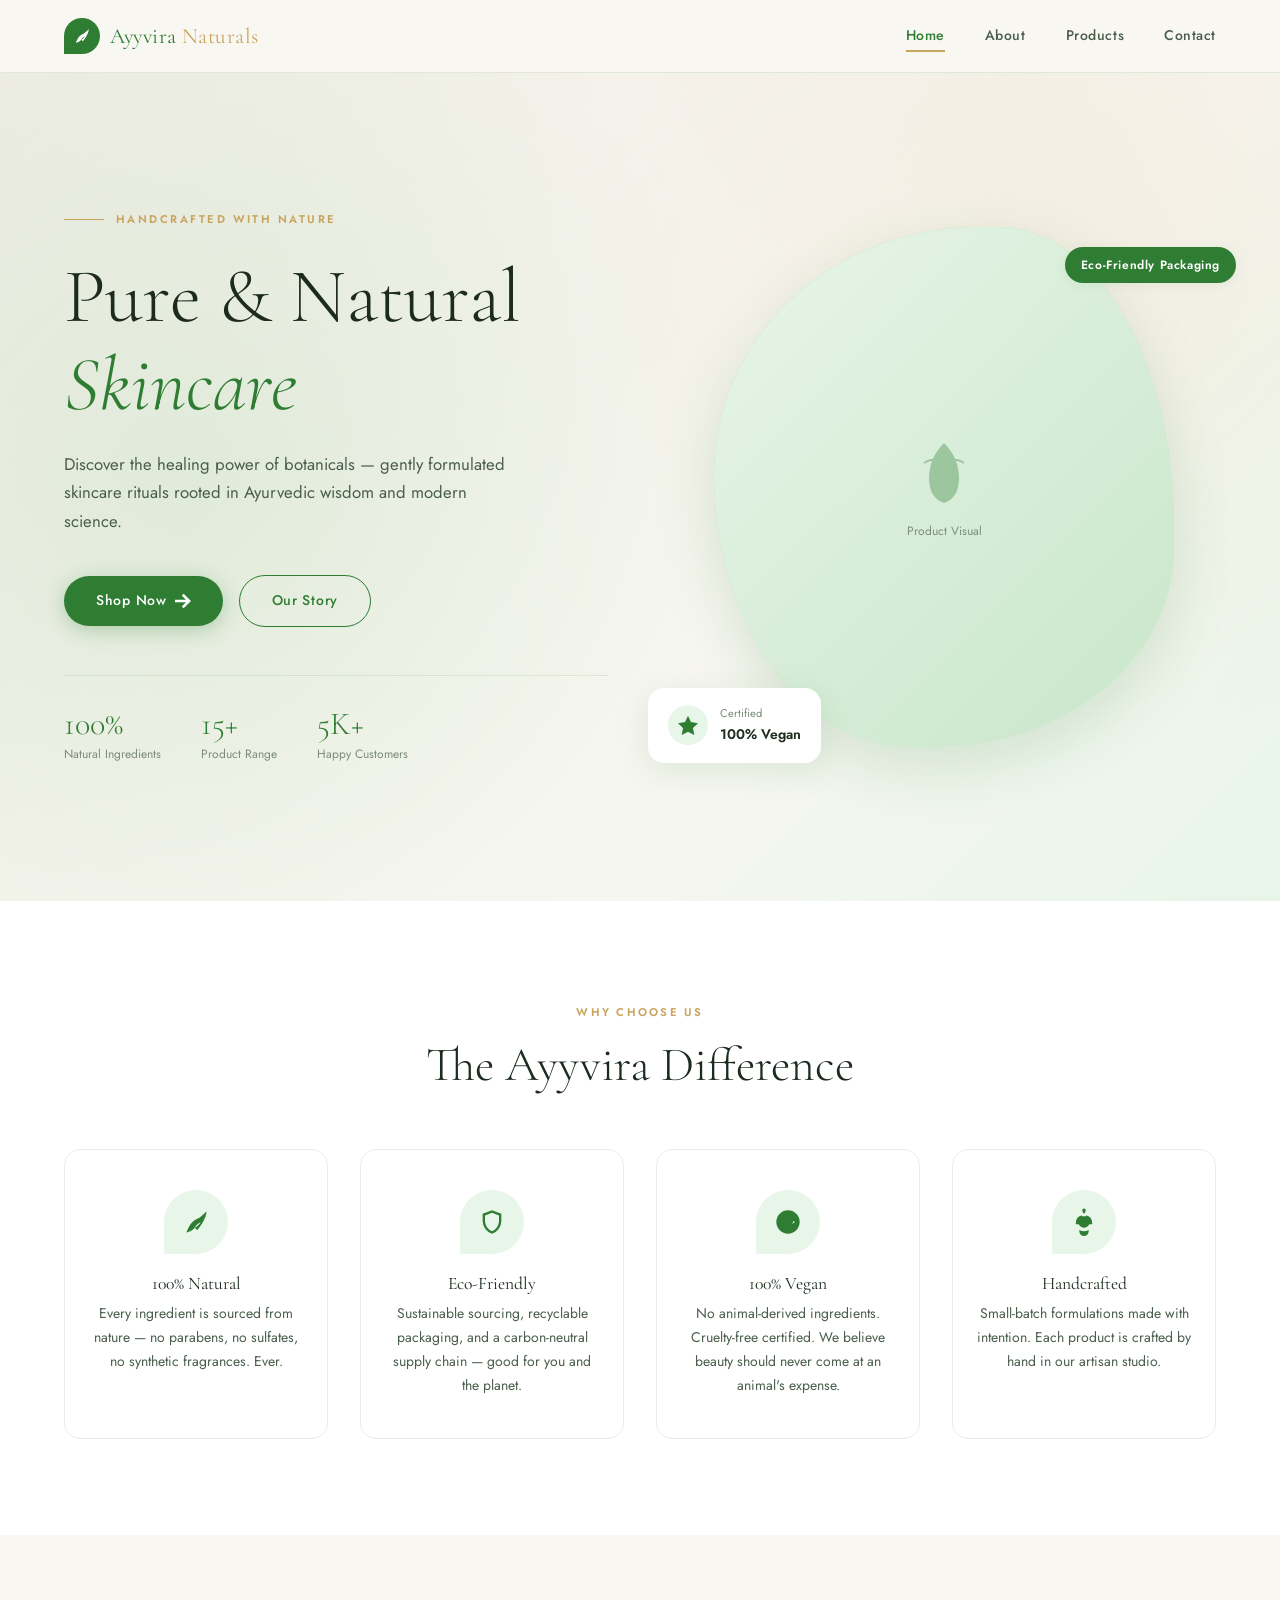
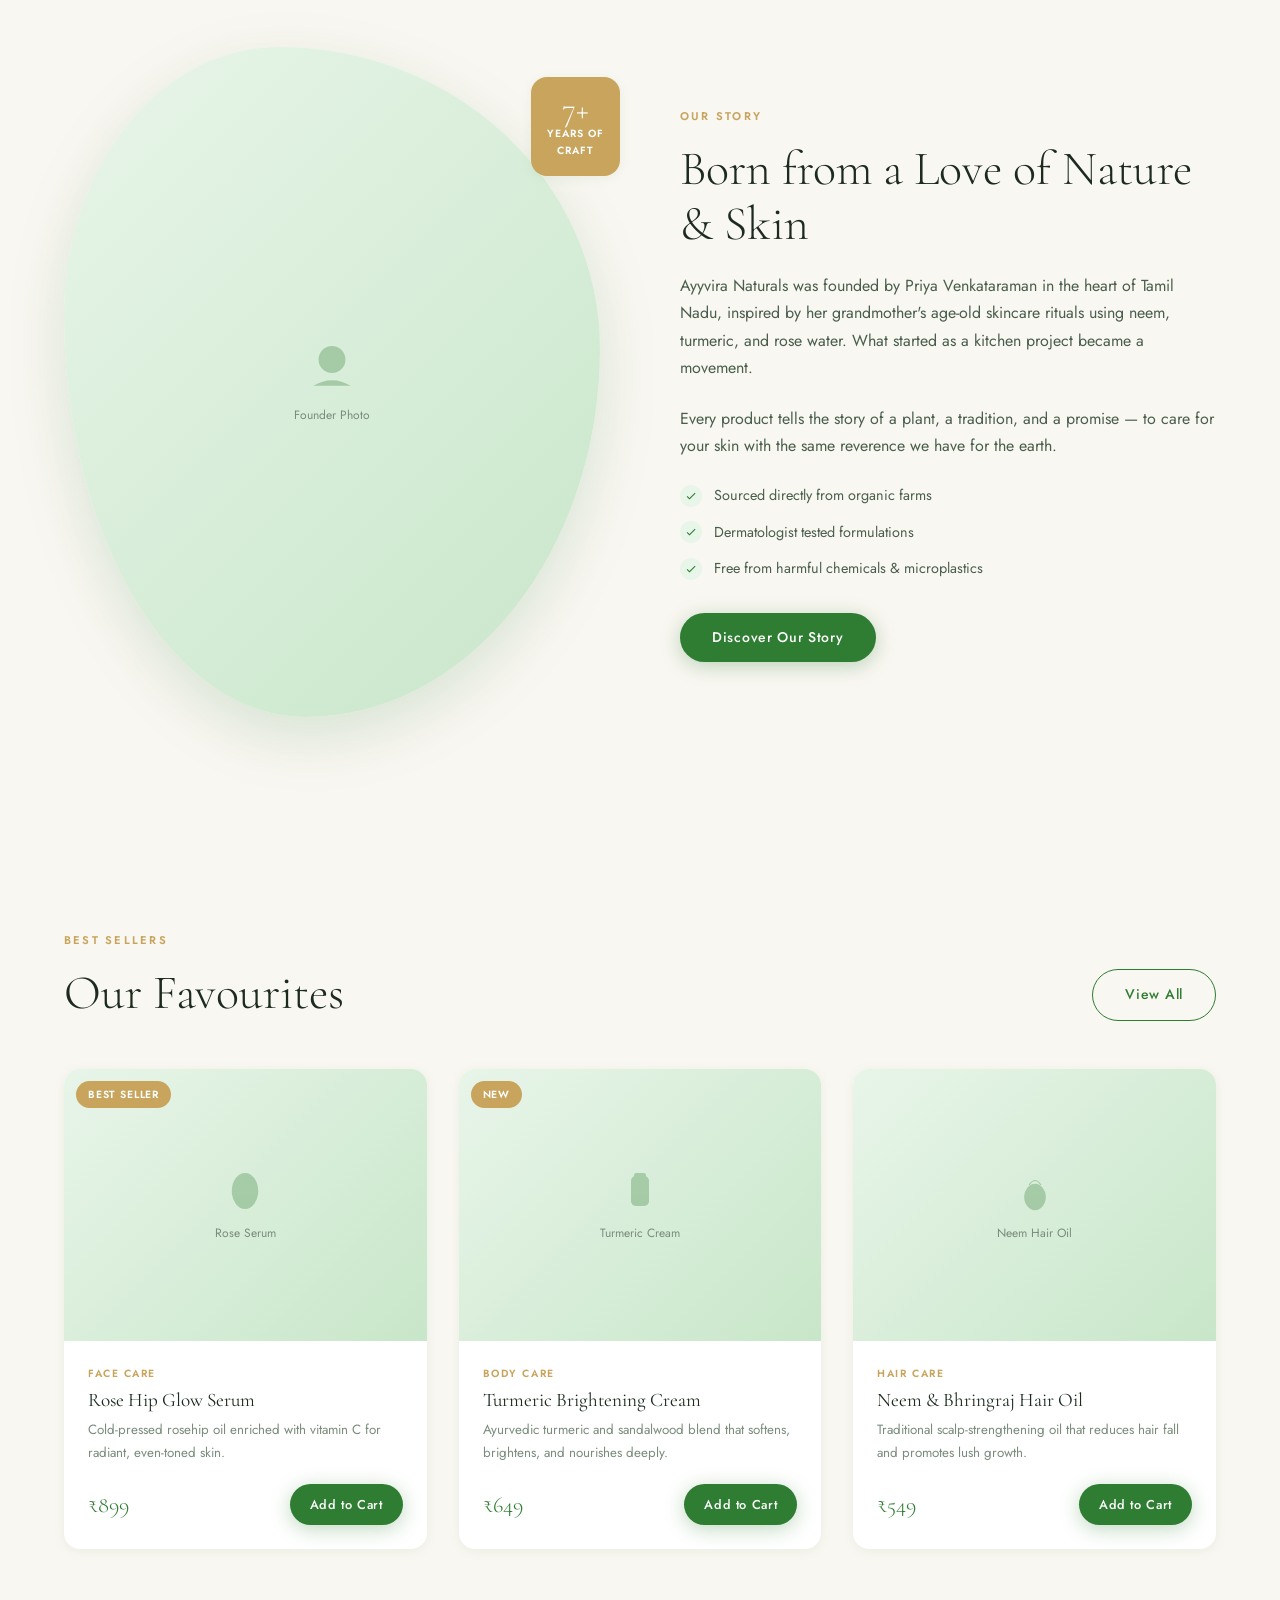
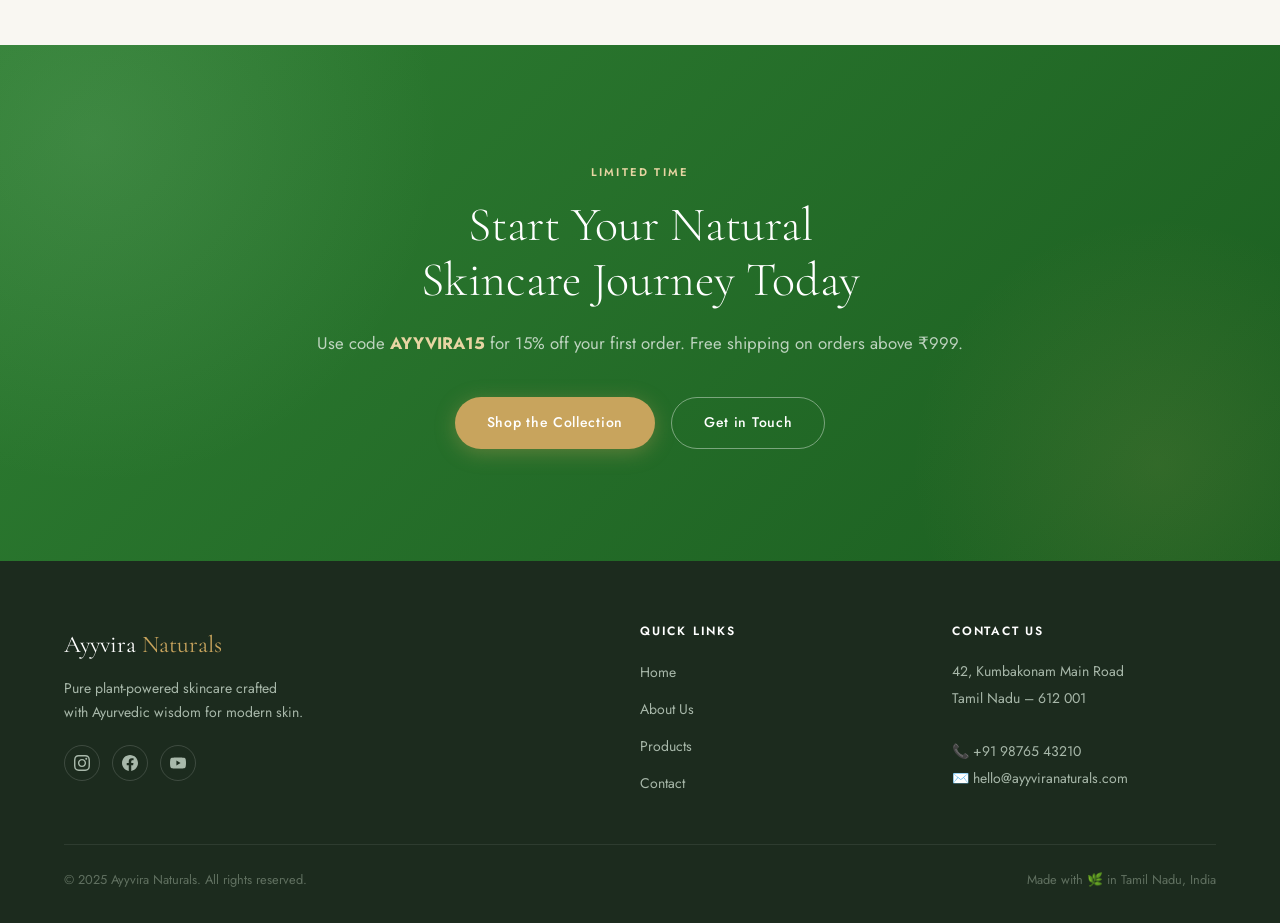
==== index.html @ 46bfbe70 "test" ====
<!DOCTYPE html>
<html lang="en">
<head>
  <meta charset="UTF-8" />
  <meta name="viewport" content="width=device-width, initial-scale=1.0" />
  <meta name="description" content="Ayyvira Naturals — Pure & Natural Skincare crafted with love and nature's finest ingredients." />
  <title>Ayyvira Naturals | Pure & Natural Skincare</title>
  <link rel="stylesheet" href="css/style.css" />
  <!-- Favicon placeholder -->
  <link rel="icon" href="data:image/svg+xml,<svg xmlns='http://www.w3.org/2000/svg' viewBox='0 0 100 100'><text y='.9em' font-size='90'>🌿</text></svg>" />
</head>
<body>

<!-- ══════════════════════════════════════
     NAVIGATION
     ══════════════════════════════════════ -->
<header class="navbar" role="banner">
  <div class="container nav-inner">

    <!-- Logo -->
    <a href="index.html" class="nav-logo" aria-label="Ayyvira Naturals Home">
      <div class="logo-icon" aria-hidden="true">
        <svg viewBox="0 0 24 24" xmlns="http://www.w3.org/2000/svg">
          <path d="M17 8C8 10 5.9 16.17 3.82 21c1.95-.4 4.28-1.2 6.18-3C12 16 13.5 12 17 8zM21 3C17 7 14 9 10 12c.5 1 1.5 2.5 2 3 1-1 2.5-2 4-3-1 2-3 4-5 5 .5.5 1.5 1.5 2 2C16 16 21 8 21 3z"/>
        </svg>
      </div>
      <span class="logo-text">Ayyvira <span>Naturals</span></span>
    </a>

    <!-- Desktop links -->
    <nav class="nav-links" aria-label="Main navigation">
      <a href="index.html">Home</a>
      <a href="about.html">About</a>
      <a href="products.html">Products</a>
      <a href="contact.html">Contact</a>
    </nav>

    <!-- Hamburger -->
    <button class="hamburger" aria-label="Toggle menu" aria-expanded="false">
      <span></span><span></span><span></span>
    </button>

  </div>

  <!-- Mobile Menu -->
  <nav class="mobile-menu" aria-label="Mobile navigation">
    <a href="index.html">Home</a>
    <a href="about.html">About</a>
    <a href="products.html">Products</a>
    <a href="contact.html">Contact</a>
  </nav>
</header>


<!-- ══════════════════════════════════════
     HERO
     ══════════════════════════════════════ -->
<main>
<section class="hero" aria-label="Hero">
  <div class="hero-bg-pattern" aria-hidden="true"></div>
  <div class="container hero-inner">

    <!-- Content -->
    <div class="hero-content fade-in">
      <div class="hero-eyebrow">
        <span class="line"></span>
        <span>Handcrafted with Nature</span>
      </div>

      <h1>Pure &amp; Natural<br><em>Skincare</em></h1>

      <p>
        Discover the healing power of botanicals — gently formulated
        skincare rituals rooted in Ayurvedic wisdom and modern science.
      </p>

      <div class="hero-actions">
        <a href="products.html" class="btn btn-primary">
          Shop Now
          <svg width="16" height="16" viewBox="0 0 24 24" fill="currentColor"><path d="M13.025 1l-2.847 2.828 6.176 6.176h-16.354v3.992h16.354l-6.176 6.176 2.847 2.828 10.975-11z"/></svg>
        </a>
        <a href="about.html" class="btn btn-outline">Our Story</a>
      </div>

      <div class="hero-stats">
        <div class="hero-stat">
          <div class="num">100%</div>
          <div class="lbl">Natural Ingredients</div>
        </div>
        <div class="hero-stat">
          <div class="num">15+</div>
          <div class="lbl">Product Range</div>
        </div>
        <div class="hero-stat">
          <div class="num">5K+</div>
          <div class="lbl">Happy Customers</div>
        </div>
      </div>
    </div>

    <!-- Visual -->
    <div class="hero-visual fade-in" style="transition-delay:.2s">
      <div class="hero-blob">
        <!-- Placeholder botanical illustration -->
        <div class="img-placeholder" style="height:100%">
          <svg viewBox="0 0 80 80" xmlns="http://www.w3.org/2000/svg" style="width:80px;opacity:.35">
            <path d="M40 10 Q55 25 55 45 Q55 65 40 70 Q25 65 25 45 Q25 25 40 10Z"/>
            <path d="M20 30 Q35 20 40 40" stroke="#2E7D32" stroke-width="2" fill="none"/>
            <path d="M60 30 Q45 20 40 40" stroke="#2E7D32" stroke-width="2" fill="none"/>
          </svg>
          <span>Product Visual</span>
        </div>
      </div>

      <!-- Floating badge -->
      <div class="hero-badge">
        <div class="badge-icon">
          <svg viewBox="0 0 24 24" xmlns="http://www.w3.org/2000/svg">
            <path d="M12 1L15.5 8.5L24 9.75L18 15.5L19.5 24L12 20L4.5 24L6 15.5L0 9.75L8.5 8.5L12 1Z"/>
          </svg>
        </div>
        <div class="badge-text">
          <div class="top">Certified</div>
          <div class="bot">100% Vegan</div>
        </div>
      </div>

      <!-- Tag -->
      <div class="hero-tag">Eco-Friendly Packaging</div>
    </div>

  </div>
</section>


<!-- ══════════════════════════════════════
     FEATURES
     ══════════════════════════════════════ -->
<section class="features" aria-label="Our promises">
  <div class="container">
    <div class="features-header text-center">
      <span class="section-label">Why Choose Us</span>
      <h2>The Ayyvira Difference</h2>
    </div>

    <div class="features-grid">

      <!-- Natural -->
      <article class="feature-card fade-in">
        <div class="feature-icon" aria-hidden="true">
          <svg viewBox="0 0 24 24" xmlns="http://www.w3.org/2000/svg">
            <path d="M17 8C8 10 5.9 16.17 3.82 21c1.95-.4 4.28-1.2 6.18-3C12 16 13.5 12 17 8zM21 3C17 7 14 9 10 12c.5 1 1.5 2.5 2 3 1-1 2.5-2 4-3-1 2-3 4-5 5 .5.5 1.5 1.5 2 2C16 16 21 8 21 3z"/>
          </svg>
        </div>
        <h3>100% Natural</h3>
        <p>Every ingredient is sourced from nature — no parabens, no sulfates, no synthetic fragrances. Ever.</p>
      </article>

      <!-- Eco-friendly -->
      <article class="feature-card fade-in" style="transition-delay:.1s">
        <div class="feature-icon" aria-hidden="true">
          <svg viewBox="0 0 24 24" xmlns="http://www.w3.org/2000/svg">
            <path d="M12 22q-3.475-.875-5.737-3.9Q4 15.075 4 11.1V5l8-3 8 3v6.1q0 3.975-2.263 7Q15.475 21.125 12 22zm0-2.1q2.6-.825 4.3-3.3 1.7-2.475 1.7-5.5V6.375l-6-2.25-6 2.25V11.1q0 3.025 1.7 5.5 1.7 2.475 4.3 3.3zm0-7.9z"/>
          </svg>
        </div>
        <h3>Eco-Friendly</h3>
        <p>Sustainable sourcing, recyclable packaging, and a carbon-neutral supply chain — good for you and the planet.</p>
      </article>

      <!-- Vegan -->
      <article class="feature-card fade-in" style="transition-delay:.2s">
        <div class="feature-icon" aria-hidden="true">
          <svg viewBox="0 0 24 24" xmlns="http://www.w3.org/2000/svg">
            <path d="M12 2a10 10 0 1 0 10 10A10 10 0 0 0 12 2zm-1 14.5v-9l7 4.5z"/>
            <path d="M7 9.5C7 7 9 5 12 5s5 2 5 4.5c0 3.5-5 9.5-5 9.5S7 13 7 9.5z"/>
          </svg>
        </div>
        <h3>100% Vegan</h3>
        <p>No animal-derived ingredients. Cruelty-free certified. We believe beauty should never come at an animal's expense.</p>
      </article>

      <!-- Handcrafted -->
      <article class="feature-card fade-in" style="transition-delay:.3s">
        <div class="feature-icon" aria-hidden="true">
          <svg viewBox="0 0 24 24" xmlns="http://www.w3.org/2000/svg">
            <path d="M13.5 2c0 1.5-1.5 3-1.5 3S10.5 3.5 10.5 2a1.5 1.5 0 0 1 3 0zm3.5 10H7a5 5 0 0 0 5 5 5 5 0 0 0 5-5zm-3-5.68V7h-4V6.32A6.978 6.978 0 0 0 5 13v1h14v-1a6.978 6.978 0 0 0-5-6.68zM12 20a7.024 7.024 0 0 0 4-1.25V20a4 4 0 0 1-8 0v-1.25A7.024 7.024 0 0 0 12 20z"/>
          </svg>
        </div>
        <h3>Handcrafted</h3>
        <p>Small-batch formulations made with intention. Each product is crafted by hand in our artisan studio.</p>
      </article>

    </div>
  </div>
</section>


<!-- ══════════════════════════════════════
     ABOUT PREVIEW
     ══════════════════════════════════════ -->
<section class="about-preview" aria-label="About us preview">
  <div class="container about-preview-inner">

    <!-- Image -->
    <div class="about-img-wrap fade-in">
      <div class="img-placeholder about-img-main" style="border-radius:40% 60% 55% 45% / 40% 45% 55% 60%; overflow:hidden;">
        <svg viewBox="0 0 80 80" xmlns="http://www.w3.org/2000/svg" style="width:60px;opacity:.3">
          <circle cx="40" cy="30" r="18"/>
          <path d="M15 65 Q40 50 65 65"/>
        </svg>
        <span>Founder Photo</span>
      </div>

      <!-- Badge -->
      <div class="about-img-badge">
        <div class="big">7+</div>
        <div class="sm">Years of<br>Craft</div>
      </div>
    </div>

    <!-- Content -->
    <div class="about-content fade-in" style="transition-delay:.15s">
      <span class="section-label">Our Story</span>
      <h2>Born from a Love of Nature &amp; Skin</h2>
      <p>
        Ayyvira Naturals was founded by Priya Venkataraman in the heart of
        Tamil Nadu, inspired by her grandmother's age-old skincare rituals using
        neem, turmeric, and rose water. What started as a kitchen project became
        a movement.
      </p>
      <p>
        Every product tells the story of a plant, a tradition, and a promise —
        to care for your skin with the same reverence we have for the earth.
      </p>

      <ul class="about-list">
        <li>
          <span class="check" aria-hidden="true">
            <svg viewBox="0 0 24 24"><path d="M9 16.17L4.83 12l-1.42 1.41L9 19 21 7l-1.41-1.41z"/></svg>
          </span>
          Sourced directly from organic farms
        </li>
        <li>
          <span class="check" aria-hidden="true">
            <svg viewBox="0 0 24 24"><path d="M9 16.17L4.83 12l-1.42 1.41L9 19 21 7l-1.41-1.41z"/></svg>
          </span>
          Dermatologist tested formulations
        </li>
        <li>
          <span class="check" aria-hidden="true">
            <svg viewBox="0 0 24 24"><path d="M9 16.17L4.83 12l-1.42 1.41L9 19 21 7l-1.41-1.41z"/></svg>
          </span>
          Free from harmful chemicals &amp; microplastics
        </li>
      </ul>

      <a href="about.html" class="btn btn-primary">Discover Our Story</a>
    </div>

  </div>
</section>


<!-- ══════════════════════════════════════
     FEATURED PRODUCTS
     ══════════════════════════════════════ -->
<section class="featured-products" aria-label="Featured products">
  <div class="container">
    <div class="section-header">
      <div>
        <span class="section-label">Best Sellers</span>
        <h2>Our Favourites</h2>
      </div>
      <div class="right">
        <a href="products.html" class="btn btn-outline">View All</a>
      </div>
    </div>

    <div class="products-grid">

      <!-- Product 1 -->
      <article class="product-card fade-in" data-category="face">
        <div class="product-img-wrap">
          <div class="img-placeholder" style="height:100%">
            <svg viewBox="0 0 80 80" xmlns="http://www.w3.org/2000/svg" style="width:48px;opacity:.3">
              <ellipse cx="40" cy="40" rx="22" ry="30"/>
              <path d="M25 20 Q40 10 55 20" stroke="#2E7D32" fill="none" stroke-width="2"/>
            </svg>
            <span>Rose Serum</span>
          </div>
          <span class="product-badge">Best Seller</span>
          <button class="product-wishlist" aria-label="Add to wishlist">
            <svg viewBox="0 0 24 24"><path d="M12 21.35l-1.45-1.32C5.4 15.36 2 12.28 2 8.5 2 5.42 4.42 3 7.5 3c1.74 0 3.41.81 4.5 2.09C13.09 3.81 14.76 3 16.5 3 19.58 3 22 5.42 22 8.5c0 3.78-3.4 6.86-8.55 11.54L12 21.35z"/></svg>
          </button>
        </div>
        <div class="product-info">
          <div class="product-category">Face Care</div>
          <h3 class="product-name">Rose Hip Glow Serum</h3>
          <p class="product-desc">Cold-pressed rosehip oil enriched with vitamin C for radiant, even-toned skin.</p>
          <div class="product-footer">
            <span class="product-price">₹899</span>
            <a href="products.html" class="btn btn-primary" style="padding:.6rem 1.25rem;font-size:.8rem">Add to Cart</a>
          </div>
        </div>
      </article>

      <!-- Product 2 -->
      <article class="product-card fade-in" data-category="body" style="transition-delay:.1s">
        <div class="product-img-wrap">
          <div class="img-placeholder" style="height:100%">
            <svg viewBox="0 0 80 80" xmlns="http://www.w3.org/2000/svg" style="width:48px;opacity:.3">
              <rect x="25" y="15" width="30" height="50" rx="8"/>
              <rect x="30" y="10" width="20" height="8" rx="4"/>
            </svg>
            <span>Turmeric Cream</span>
          </div>
          <span class="product-badge">New</span>
          <button class="product-wishlist" aria-label="Add to wishlist">
            <svg viewBox="0 0 24 24"><path d="M12 21.35l-1.45-1.32C5.4 15.36 2 12.28 2 8.5 2 5.42 4.42 3 7.5 3c1.74 0 3.41.81 4.5 2.09C13.09 3.81 14.76 3 16.5 3 19.58 3 22 5.42 22 8.5c0 3.78-3.4 6.86-8.55 11.54L12 21.35z"/></svg>
          </button>
        </div>
        <div class="product-info">
          <div class="product-category">Body Care</div>
          <h3 class="product-name">Turmeric Brightening Cream</h3>
          <p class="product-desc">Ayurvedic turmeric and sandalwood blend that softens, brightens, and nourishes deeply.</p>
          <div class="product-footer">
            <span class="product-price">₹649</span>
            <a href="products.html" class="btn btn-primary" style="padding:.6rem 1.25rem;font-size:.8rem">Add to Cart</a>
          </div>
        </div>
      </article>

      <!-- Product 3 -->
      <article class="product-card fade-in" data-category="hair" style="transition-delay:.2s">
        <div class="product-img-wrap">
          <div class="img-placeholder" style="height:100%">
            <svg viewBox="0 0 80 80" xmlns="http://www.w3.org/2000/svg" style="width:48px;opacity:.3">
              <ellipse cx="40" cy="50" rx="18" ry="22"/>
              <path d="M30 30 Q40 15 50 30" fill="none" stroke="#2E7D32" stroke-width="2"/>
            </svg>
            <span>Neem Hair Oil</span>
          </div>
          <button class="product-wishlist" aria-label="Add to wishlist">
            <svg viewBox="0 0 24 24"><path d="M12 21.35l-1.45-1.32C5.4 15.36 2 12.28 2 8.5 2 5.42 4.42 3 7.5 3c1.74 0 3.41.81 4.5 2.09C13.09 3.81 14.76 3 16.5 3 19.58 3 22 5.42 22 8.5c0 3.78-3.4 6.86-8.55 11.54L12 21.35z"/></svg>
          </button>
        </div>
        <div class="product-info">
          <div class="product-category">Hair Care</div>
          <h3 class="product-name">Neem &amp; Bhringraj Hair Oil</h3>
          <p class="product-desc">Traditional scalp-strengthening oil that reduces hair fall and promotes lush growth.</p>
          <div class="product-footer">
            <span class="product-price">₹549</span>
            <a href="products.html" class="btn btn-primary" style="padding:.6rem 1.25rem;font-size:.8rem">Add to Cart</a>
          </div>
        </div>
      </article>

    </div>
  </div>
</section>


<!-- ══════════════════════════════════════
     CTA
     ══════════════════════════════════════ -->
<section class="cta-section" aria-label="Call to action">
  <div class="container cta-inner fade-in">
    <span class="section-label">Limited Time</span>
    <h2>Start Your Natural<br>Skincare Journey Today</h2>
    <p>Use code <strong style="color:var(--gold-light)">AYYVIRA15</strong> for 15% off your first order. Free shipping on orders above ₹999.</p>
    <div class="cta-actions">
      <a href="products.html" class="btn btn-gold">Shop the Collection</a>
      <a href="contact.html" class="btn" style="color:#fff;border:1.5px solid rgba(255,255,255,.4)">Get in Touch</a>
    </div>
  </div>
</section>
</main>


<!-- ══════════════════════════════════════
     FOOTER
     ══════════════════════════════════════ -->
<footer role="contentinfo">
  <div class="container">
    <div class="footer-grid">

      <!-- Brand -->
      <div class="footer-brand">
        <div class="logo-text">Ayyvira <span>Naturals</span></div>
        <p>Pure plant-powered skincare crafted with Ayurvedic wisdom for modern skin.</p>
        <div class="socials" aria-label="Social media links">
          <!-- Instagram -->
          <a href="#" aria-label="Instagram">
            <svg viewBox="0 0 24 24"><path d="M12 2.163c3.204 0 3.584.012 4.85.07 3.252.148 4.771 1.691 4.919 4.919.058 1.265.069 1.645.069 4.849 0 3.205-.012 3.584-.069 4.849-.149 3.225-1.664 4.771-4.919 4.919-1.266.058-1.644.07-4.85.07-3.204 0-3.584-.012-4.849-.07-3.26-.149-4.771-1.699-4.919-4.92-.058-1.265-.07-1.644-.07-4.849 0-3.204.013-3.583.07-4.849.149-3.227 1.664-4.771 4.919-4.919 1.266-.057 1.645-.069 4.849-.069zm0-2.163c-3.259 0-3.667.014-4.947.072-4.358.2-6.78 2.618-6.98 6.98-.059 1.281-.073 1.689-.073 4.948 0 3.259.014 3.668.072 4.948.2 4.358 2.618 6.78 6.98 6.98 1.281.058 1.689.072 4.948.072 3.259 0 3.668-.014 4.948-.072 4.354-.2 6.782-2.618 6.979-6.98.059-1.28.073-1.689.073-4.948 0-3.259-.014-3.667-.072-4.947-.196-4.354-2.617-6.78-6.979-6.98-1.281-.059-1.69-.073-4.949-.073zm0 5.838c-3.403 0-6.162 2.759-6.162 6.162s2.759 6.163 6.162 6.163 6.162-2.759 6.162-6.163c0-3.403-2.759-6.162-6.162-6.162zm0 10.162c-2.209 0-4-1.79-4-4 0-2.209 1.791-4 4-4s4 1.791 4 4c0 2.21-1.791 4-4 4zm6.406-11.845c-.796 0-1.441.645-1.441 1.44s.645 1.44 1.441 1.44c.795 0 1.439-.645 1.439-1.44s-.644-1.44-1.439-1.44z"/></svg>
          </a>
          <!-- Facebook -->
          <a href="#" aria-label="Facebook">
            <svg viewBox="0 0 24 24"><path d="M24 12.073c0-6.627-5.373-12-12-12s-12 5.373-12 12c0 5.99 4.388 10.954 10.125 11.854v-8.385H7.078v-3.47h3.047V9.43c0-3.007 1.792-4.669 4.533-4.669 1.312 0 2.686.235 2.686.235v2.953H15.83c-1.491 0-1.956.925-1.956 1.874v2.25h3.328l-.532 3.47h-2.796v8.385C19.612 23.027 24 18.062 24 12.073z"/></svg>
          </a>
          <!-- YouTube -->
          <a href="#" aria-label="YouTube">
            <svg viewBox="0 0 24 24"><path d="M23.495 6.205a3.007 3.007 0 0 0-2.088-2.088c-1.87-.501-9.396-.501-9.396-.501s-7.507-.01-9.396.501A3.007 3.007 0 0 0 .527 6.205a31.247 31.247 0 0 0-.522 5.805 31.247 31.247 0 0 0 .522 5.783 3.007 3.007 0 0 0 2.088 2.088c1.868.502 9.396.502 9.396.502s7.506 0 9.396-.502a3.007 3.007 0 0 0 2.088-2.088 31.247 31.247 0 0 0 .5-5.783 31.247 31.247 0 0 0-.5-5.805zM9.609 15.601V8.408l6.264 3.602z"/></svg>
          </a>
        </div>
      </div>

      <!-- Quick Links -->
      <div class="footer-col">
        <h4>Quick Links</h4>
        <ul>
          <li><a href="index.html">Home</a></li>
          <li><a href="about.html">About Us</a></li>
          <li><a href="products.html">Products</a></li>
          <li><a href="contact.html">Contact</a></li>
        </ul>
      </div>

      <!-- Contact -->
      <div class="footer-col">
        <h4>Contact Us</h4>
        <address>
          42, Kumbakonam Main Road<br>
          Tamil Nadu – 612 001<br>
          <br>
          📞 +91 98765 43210<br>
          ✉️ hello@ayyviranaturals.com
        </address>
      </div>

    </div>

    <!-- Bottom bar -->
    <div class="footer-bottom">
      <span>© 2025 Ayyvira Naturals. All rights reserved.</span>
      <span>Made with 🌿 in Tamil Nadu, India</span>
    </div>
  </div>
</footer>

<script src="js/script.js"></script>
</body>
</html>
---- css/style.css ----
/* ============================================================
   Ayyvira Naturals — Main Stylesheet
   Color Palette:
     --dark-green : #2E7D32
     --light-green: #A5D6A7
     --gold       : #C8A45D
     --bg         : #F9F7F2
   ============================================================ */

/* ── Google Fonts ── */
@import url('https://fonts.googleapis.com/css2?family=Cormorant+Garamond:ital,wght@0,300;0,400;0,600;1,300;1,400&family=Jost:wght@300;400;500;600&display=swap');

/* ── CSS Variables ── */
:root {
  --dark-green : #2E7D32;
  --mid-green  : #388E3C;
  --light-green: #A5D6A7;
  --pale-green : #E8F5E9;
  --gold       : #C8A45D;
  --gold-light : #E8D5A3;
  --bg         : #F9F7F2;
  --white      : #FFFFFF;
  --text-dark  : #1C2B1E;
  --text-mid   : #4A5E4C;
  --text-light : #7A8C7C;
  --border     : rgba(46,125,50,.12);
  --shadow-sm  : 0 2px 12px rgba(46,125,50,.08);
  --shadow-md  : 0 8px 32px rgba(46,125,50,.12);
  --shadow-lg  : 0 20px 60px rgba(46,125,50,.16);
  --radius-sm  : 8px;
  --radius-md  : 16px;
  --radius-lg  : 32px;
  --radius-full: 999px;
  --font-display: 'Cormorant Garamond', Georgia, serif;
  --font-body   : 'Jost', sans-serif;
  --transition  : .35s cubic-bezier(.4,0,.2,1);
}

/* ── Reset & Base ── */
*, *::before, *::after { box-sizing: border-box; margin: 0; padding: 0; }

html { scroll-behavior: smooth; font-size: 16px; }

body {
  font-family: var(--font-body);
  background : var(--bg);
  color      : var(--text-dark);
  line-height: 1.7;
  overflow-x : hidden;
}

img { display: block; max-width: 100%; height: auto; }
a   { text-decoration: none; color: inherit; }
ul  { list-style: none; }
button { cursor: pointer; border: none; background: none; font-family: inherit; }

/* ── Typography ── */
h1,h2,h3,h4 { font-family: var(--font-display); line-height: 1.15; }

h1 { font-size: clamp(2.4rem, 6vw, 4.8rem); font-weight: 300; }
h2 { font-size: clamp(1.8rem, 4vw, 3rem);   font-weight: 300; }
h3 { font-size: clamp(1.2rem, 2.5vw, 1.6rem); font-weight: 400; }

p  { font-size: 1rem; color: var(--text-mid); max-width: 65ch; }

.section-label {
  display    : inline-block;
  font-family: var(--font-body);
  font-size  : .7rem;
  font-weight: 600;
  letter-spacing: .2em;
  text-transform: uppercase;
  color      : var(--gold);
  margin-bottom: 1rem;
}

/* ── Utility ── */
.container { width: 90%; max-width: 1200px; margin: 0 auto; }
.text-center { text-align: center; }
.text-center p { margin: 0 auto; }

/* ── Buttons ── */
.btn {
  display    : inline-flex;
  align-items: center;
  gap        : .5rem;
  padding    : .8rem 2rem;
  border-radius: var(--radius-full);
  font-family  : var(--font-body);
  font-size    : .875rem;
  font-weight  : 500;
  letter-spacing: .05em;
  transition   : var(--transition);
}

.btn-primary {
  background: var(--dark-green);
  color     : var(--white);
  box-shadow: 0 4px 20px rgba(46,125,50,.3);
}
.btn-primary:hover {
  background: var(--mid-green);
  box-shadow: 0 8px 28px rgba(46,125,50,.4);
  transform : translateY(-2px);
}

.btn-outline {
  background: transparent;
  color     : var(--dark-green);
  border    : 1.5px solid var(--dark-green);
}
.btn-outline:hover {
  background: var(--dark-green);
  color     : var(--white);
  transform : translateY(-2px);
}

.btn-gold {
  background: var(--gold);
  color     : var(--white);
  box-shadow: 0 4px 20px rgba(200,164,93,.35);
}
.btn-gold:hover {
  background: #b8924d;
  transform : translateY(-2px);
  box-shadow: 0 8px 28px rgba(200,164,93,.45);
}

/* ── Leaf Decoration ── */
.leaf-deco {
  position: absolute;
  opacity : .07;
  pointer-events: none;
  user-select   : none;
}
.leaf-deco svg { fill: var(--dark-green); }

/* ── Fade-in Animation ── */
.fade-in {
  opacity  : 0;
  transform: translateY(28px);
  transition: opacity .7s ease, transform .7s ease;
}
.fade-in.visible {
  opacity  : 1;
  transform: none;
}

/* ===========================
   NAVIGATION
   =========================== */
.navbar {
  position  : sticky;
  top       : 0;
  z-index   : 1000;
  background: rgba(249,247,242,.92);
  backdrop-filter: blur(14px);
  border-bottom  : 1px solid var(--border);
  transition: box-shadow var(--transition);
}
.navbar.scrolled { box-shadow: var(--shadow-md); }

.nav-inner {
  display        : flex;
  align-items    : center;
  justify-content: space-between;
  padding        : 1.1rem 0;
}

/* Logo */
.nav-logo {
  display    : flex;
  align-items: center;
  gap        : .6rem;
}
.nav-logo .logo-icon {
  width : 36px;
  height: 36px;
  background: var(--dark-green);
  border-radius: 50% 50% 50% 0;
  display    : flex;
  align-items: center;
  justify-content: center;
}
.nav-logo .logo-icon svg { fill: var(--white); width: 18px; }
.nav-logo .logo-text {
  font-family: var(--font-display);
  font-size  : 1.35rem;
  font-weight: 400;
  color      : var(--dark-green);
  letter-spacing: .02em;
}
.nav-logo .logo-text span { color: var(--gold); }

/* Nav Links */
.nav-links {
  display: flex;
  gap    : 2.5rem;
}
.nav-links a {
  font-size  : .875rem;
  font-weight: 500;
  letter-spacing: .04em;
  color      : var(--text-mid);
  position   : relative;
  transition : color var(--transition);
}
.nav-links a::after {
  content  : '';
  position : absolute;
  bottom   : -4px;
  left     : 0;
  width    : 0;
  height   : 1.5px;
  background: var(--gold);
  transition: width var(--transition);
}
.nav-links a:hover,
.nav-links a.active { color: var(--dark-green); }
.nav-links a:hover::after,
.nav-links a.active::after { width: 100%; }

/* Hamburger */
.hamburger {
  display       : none;
  flex-direction: column;
  gap           : 5px;
  padding       : 4px;
}
.hamburger span {
  display   : block;
  width     : 24px;
  height    : 2px;
  background: var(--dark-green);
  transition: var(--transition);
  border-radius: 2px;
}
.hamburger.open span:nth-child(1) { transform: translateY(7px) rotate(45deg); }
.hamburger.open span:nth-child(2) { opacity: 0; }
.hamburger.open span:nth-child(3) { transform: translateY(-7px) rotate(-45deg); }

/* Mobile Menu */
.mobile-menu {
  display   : none;
  flex-direction: column;
  gap       : 0;
  background: var(--white);
  border-top: 1px solid var(--border);
  overflow  : hidden;
  max-height: 0;
  transition: max-height .4s ease;
}
.mobile-menu.open { max-height: 400px; }
.mobile-menu a {
  padding    : 1rem 1.5rem;
  font-size  : .9rem;
  font-weight: 500;
  color      : var(--text-mid);
  border-bottom: 1px solid var(--border);
  transition : background var(--transition), color var(--transition);
}
.mobile-menu a:hover,
.mobile-menu a.active {
  background: var(--pale-green);
  color     : var(--dark-green);
}

/* ===========================
   FOOTER
   =========================== */
footer {
  background: var(--text-dark);
  color     : #a8b8aa;
  padding   : 4rem 0 2rem;
}
.footer-grid {
  display              : grid;
  grid-template-columns: 2fr 1fr 1fr;
  gap                  : 3rem;
  padding-bottom       : 3rem;
  border-bottom        : 1px solid rgba(255,255,255,.08);
}
.footer-brand .logo-text {
  font-family: var(--font-display);
  font-size  : 1.5rem;
  color      : var(--white);
}
.footer-brand .logo-text span { color: var(--gold); }
.footer-brand p {
  color    : #a8b8aa;
  font-size: .875rem;
  max-width: 30ch;
  margin-top: .75rem;
}
.footer-brand .socials {
  display: flex;
  gap    : .75rem;
  margin-top: 1.25rem;
}
.footer-brand .socials a {
  width     : 36px;
  height    : 36px;
  border-radius: 50%;
  border    : 1px solid rgba(255,255,255,.15);
  display   : flex;
  align-items: center;
  justify-content: center;
  color     : #a8b8aa;
  transition: var(--transition);
}
.footer-brand .socials a:hover {
  background: var(--gold);
  border-color: var(--gold);
  color     : var(--white);
  transform : translateY(-2px);
}
.footer-brand .socials svg { width: 16px; height: 16px; fill: currentColor; }

.footer-col h4 {
  font-family: var(--font-body);
  font-size  : .75rem;
  font-weight: 600;
  letter-spacing: .15em;
  text-transform: uppercase;
  color      : var(--white);
  margin-bottom: 1.25rem;
}
.footer-col ul { display: flex; flex-direction: column; gap: .6rem; }
.footer-col ul a {
  font-size : .875rem;
  color     : #a8b8aa;
  transition: color var(--transition);
}
.footer-col ul a:hover { color: var(--gold); }
.footer-col address {
  font-style: normal;
  font-size : .875rem;
  line-height: 1.9;
  color     : #a8b8aa;
}

.footer-bottom {
  padding-top: 1.5rem;
  display    : flex;
  align-items: center;
  justify-content: space-between;
  font-size  : .8rem;
  color      : #607060;
}

/* ===========================
   HOME — HERO
   =========================== */
.hero {
  position  : relative;
  min-height: 92vh;
  display   : flex;
  align-items: center;
  overflow  : hidden;
  background: linear-gradient(135deg, #f0ede5 0%, var(--bg) 60%, #e8f5e9 100%);
}

.hero-bg-pattern {
  position: absolute;
  inset   : 0;
  background-image:
    radial-gradient(circle at 15% 50%, rgba(165,214,167,.25) 0%, transparent 50%),
    radial-gradient(circle at 85% 20%, rgba(200,164,93,.1) 0%, transparent 40%);
  pointer-events: none;
}

.hero-inner {
  position: relative;
  z-index : 1;
  display : grid;
  grid-template-columns: 1fr 1fr;
  align-items: center;
  gap        : 4rem;
  padding    : 6rem 0;
}

.hero-content { max-width: 560px; }

.hero-eyebrow {
  display    : flex;
  align-items: center;
  gap        : .75rem;
  margin-bottom: 1.5rem;
}
.hero-eyebrow .line {
  width     : 40px;
  height    : 1px;
  background: var(--gold);
}
.hero-eyebrow span {
  font-size     : .7rem;
  font-weight   : 600;
  letter-spacing: .22em;
  text-transform: uppercase;
  color         : var(--gold);
}

.hero-content h1 {
  color        : var(--text-dark);
  margin-bottom: 1.25rem;
  font-weight  : 300;
}
.hero-content h1 em {
  font-style: italic;
  color     : var(--dark-green);
}

.hero-content p {
  font-size    : 1.05rem;
  margin-bottom: 2.5rem;
  max-width    : 46ch;
}

.hero-actions { display: flex; gap: 1rem; flex-wrap: wrap; align-items: center; }

.hero-stats {
  display   : flex;
  gap       : 2.5rem;
  margin-top: 3rem;
  padding-top: 2rem;
  border-top: 1px solid var(--border);
}
.hero-stat .num {
  font-family: var(--font-display);
  font-size  : 2rem;
  font-weight: 300;
  color      : var(--dark-green);
  line-height: 1;
}
.hero-stat .lbl {
  font-size : .75rem;
  color     : var(--text-light);
  margin-top: .25rem;
}

/* Hero Visual */
.hero-visual {
  position: relative;
  display : flex;
  align-items: center;
  justify-content: center;
}
.hero-blob {
  width        : 460px;
  height       : 520px;
  background   : linear-gradient(145deg, var(--light-green), #c8e6c9);
  border-radius: 60% 40% 55% 45% / 50% 60% 40% 55%;
  position     : relative;
  overflow     : hidden;
  box-shadow   : var(--shadow-lg);
}
.hero-blob img {
  width     : 100%;
  height    : 100%;
  object-fit: cover;
}
.hero-badge {
  position  : absolute;
  bottom    : -16px;
  left      : -24px;
  background: var(--white);
  border-radius: var(--radius-md);
  padding   : 1rem 1.25rem;
  box-shadow: var(--shadow-md);
  display   : flex;
  align-items: center;
  gap       : .75rem;
}
.hero-badge .badge-icon {
  width     : 40px;
  height    : 40px;
  background: var(--pale-green);
  border-radius: 50%;
  display   : flex;
  align-items: center;
  justify-content: center;
}
.hero-badge .badge-icon svg { fill: var(--dark-green); width: 20px; }
.hero-badge .badge-text .top  { font-size: .7rem; color: var(--text-light); }
.hero-badge .badge-text .bot  { font-size: .875rem; font-weight: 600; color: var(--text-dark); }

.hero-tag {
  position  : absolute;
  top       : 20px;
  right     : -20px;
  background: var(--dark-green);
  color     : var(--white);
  border-radius: var(--radius-full);
  padding   : .5rem 1rem;
  font-size : .75rem;
  font-weight: 600;
  letter-spacing: .05em;
  box-shadow: var(--shadow-sm);
}

/* ===========================
   HOME — FEATURES
   =========================== */
.features {
  padding   : 6rem 0;
  background: var(--white);
}
.features-header { margin-bottom: 3.5rem; }

.features-grid {
  display              : grid;
  grid-template-columns: repeat(4, 1fr);
  gap                  : 2rem;
}
.feature-card {
  text-align: center;
  padding   : 2.5rem 1.5rem;
  border-radius: var(--radius-md);
  border    : 1px solid var(--border);
  transition: var(--transition);
  position  : relative;
  overflow  : hidden;
}
.feature-card::before {
  content  : '';
  position : absolute;
  inset    : 0;
  background: linear-gradient(160deg, var(--pale-green), transparent);
  opacity  : 0;
  transition: opacity var(--transition);
}
.feature-card:hover {
  transform : translateY(-6px);
  box-shadow: var(--shadow-md);
  border-color: var(--light-green);
}
.feature-card:hover::before { opacity: 1; }

.feature-icon {
  width     : 64px;
  height    : 64px;
  background: var(--pale-green);
  border-radius: 50% 50% 50% 0;
  display   : flex;
  align-items: center;
  justify-content: center;
  margin    : 0 auto 1.25rem;
  transition: var(--transition);
  position  : relative;
  z-index   : 1;
}
.feature-card:hover .feature-icon {
  background: var(--dark-green);
}
.feature-icon svg { fill: var(--dark-green); width: 28px; transition: var(--transition); }
.feature-card:hover .feature-icon svg { fill: var(--white); }

.feature-card h3 {
  position  : relative;
  z-index   : 1;
  margin-bottom: .5rem;
  font-size : 1.1rem;
  color     : var(--text-dark);
}
.feature-card p {
  position: relative;
  z-index : 1;
  font-size: .875rem;
  max-width: none;
}

/* ===========================
   HOME — ABOUT PREVIEW
   =========================== */
.about-preview {
  padding: 7rem 0;
}
.about-preview-inner {
  display        : grid;
  grid-template-columns: 1fr 1fr;
  gap            : 5rem;
  align-items    : center;
}
.about-img-wrap {
  position: relative;
}
.about-img-main {
  width        : 100%;
  aspect-ratio : 4/5;
  object-fit   : cover;
  border-radius: 40% 60% 55% 45% / 40% 45% 55% 60%;
  box-shadow   : var(--shadow-lg);
}
.about-img-accent {
  position     : absolute;
  bottom       : -30px;
  right        : -30px;
  width        : 180px;
  aspect-ratio : 1;
  object-fit   : cover;
  border-radius: 50%;
  border       : 6px solid var(--bg);
  box-shadow   : var(--shadow-md);
}
.about-img-badge {
  position     : absolute;
  top          : 30px;
  right        : -20px;
  background   : var(--gold);
  color        : var(--white);
  padding      : 1rem;
  border-radius: var(--radius-md);
  text-align   : center;
  box-shadow   : var(--shadow-sm);
}
.about-img-badge .big { font-family: var(--font-display); font-size: 2rem; font-weight: 300; line-height: 1; }
.about-img-badge .sm  { font-size: .65rem; font-weight: 600; letter-spacing: .1em; text-transform: uppercase; }

.about-content h2 { margin-bottom: 1.25rem; }
.about-content p  { margin-bottom: 1.5rem; }
.about-list {
  display       : flex;
  flex-direction: column;
  gap           : .75rem;
  margin-bottom : 2rem;
}
.about-list li {
  display    : flex;
  align-items: center;
  gap        : .75rem;
  font-size  : .9rem;
  color      : var(--text-mid);
}
.about-list li .check {
  width     : 22px;
  height    : 22px;
  background: var(--pale-green);
  border-radius: 50%;
  display   : flex;
  align-items: center;
  justify-content: center;
  flex-shrink: 0;
}
.about-list li .check svg { fill: var(--dark-green); width: 12px; }

/* ===========================
   HOME — FEATURED PRODUCTS
   =========================== */
.featured-products { padding: 6rem 0; background: var(--bg); }
.section-header {
  display        : flex;
  justify-content: space-between;
  align-items    : flex-end;
  margin-bottom  : 3rem;
}
.section-header .right { flex-shrink: 0; }

.products-grid {
  display              : grid;
  grid-template-columns: repeat(3, 1fr);
  gap                  : 2rem;
}

/* Product Card */
.product-card {
  background   : var(--white);
  border-radius: var(--radius-md);
  overflow     : hidden;
  box-shadow   : var(--shadow-sm);
  transition   : var(--transition);
  position     : relative;
}
.product-card:hover {
  transform : translateY(-8px);
  box-shadow: var(--shadow-lg);
}
.product-img-wrap {
  position    : relative;
  overflow    : hidden;
  aspect-ratio: 4/3;
  background  : var(--pale-green);
}
.product-img-wrap img {
  width     : 100%;
  height    : 100%;
  object-fit: cover;
  transition: transform .6s ease;
}
.product-card:hover .product-img-wrap img { transform: scale(1.06); }

.product-badge {
  position     : absolute;
  top          : 12px;
  left         : 12px;
  background   : var(--gold);
  color        : var(--white);
  font-size    : .65rem;
  font-weight  : 600;
  letter-spacing: .08em;
  text-transform: uppercase;
  padding      : .3rem .75rem;
  border-radius: var(--radius-full);
}
.product-wishlist {
  position     : absolute;
  top          : 12px;
  right        : 12px;
  width        : 34px;
  height       : 34px;
  background   : rgba(255,255,255,.9);
  border-radius: 50%;
  display      : flex;
  align-items  : center;
  justify-content: center;
  opacity      : 0;
  transform    : scale(.8);
  transition   : var(--transition);
}
.product-card:hover .product-wishlist { opacity: 1; transform: scale(1); }
.product-wishlist svg { fill: var(--text-light); width: 16px; transition: var(--transition); }
.product-wishlist:hover svg { fill: #e53935; }

.product-info { padding: 1.5rem; }
.product-category {
  font-size     : .65rem;
  font-weight   : 600;
  letter-spacing: .15em;
  text-transform: uppercase;
  color         : var(--gold);
  margin-bottom : .4rem;
}
.product-name {
  font-family  : var(--font-display);
  font-size    : 1.2rem;
  font-weight  : 400;
  color        : var(--text-dark);
  margin-bottom: .5rem;
}
.product-desc {
  font-size    : .835rem;
  color        : var(--text-light);
  margin-bottom: 1.25rem;
  max-width    : none;
  display      : -webkit-box;
  -webkit-line-clamp: 2;
  -webkit-box-orient: vertical;
  overflow     : hidden;
}
.product-footer {
  display        : flex;
  justify-content: space-between;
  align-items    : center;
}
.product-price {
  font-family: var(--font-display);
  font-size  : 1.4rem;
  font-weight: 300;
  color      : var(--dark-green);
}

/* ===========================
   HOME — CTA
   =========================== */
.cta-section {
  padding   : 7rem 0;
  background: linear-gradient(135deg, var(--dark-green), #1B5E20);
  position  : relative;
  overflow  : hidden;
  text-align: center;
}
.cta-section::before {
  content  : '';
  position : absolute;
  top      : -50%;
  left     : -20%;
  width    : 700px;
  height   : 700px;
  background: radial-gradient(circle, rgba(165,214,167,.15) 0%, transparent 70%);
  pointer-events: none;
}
.cta-section::after {
  content  : '';
  position : absolute;
  bottom   : -30%;
  right    : -10%;
  width    : 500px;
  height   : 500px;
  background: radial-gradient(circle, rgba(200,164,93,.12) 0%, transparent 70%);
  pointer-events: none;
}
.cta-inner { position: relative; z-index: 1; }
.cta-section .section-label { color: var(--gold-light); }
.cta-section h2 {
  color        : var(--white);
  margin-bottom: 1.25rem;
}
.cta-section p {
  color        : rgba(255,255,255,.7);
  margin       : 0 auto 2.5rem;
  font-size    : 1.05rem;
}
.cta-actions { display: flex; gap: 1rem; justify-content: center; flex-wrap: wrap; }

/* ===========================
   ABOUT PAGE
   =========================== */
.page-hero {
  padding   : 5rem 0;
  background: linear-gradient(135deg, var(--pale-green), var(--bg));
  text-align: center;
}
.page-hero .breadcrumb {
  font-size    : .8rem;
  color        : var(--text-light);
  margin-bottom: 1rem;
}
.page-hero .breadcrumb a { color: var(--dark-green); }
.page-hero .breadcrumb a:hover { text-decoration: underline; }
.page-hero h1 { font-style: italic; color: var(--dark-green); }
.page-hero p  { margin: 1rem auto 0; font-size: 1.05rem; }

/* Brand Story */
.brand-story { padding: 7rem 0; }
.brand-story-inner {
  display        : grid;
  grid-template-columns: 1fr 1fr;
  gap            : 5rem;
  align-items    : center;
}
.story-img {
  width        : 100%;
  aspect-ratio : 3/4;
  object-fit   : cover;
  border-radius: var(--radius-lg);
  box-shadow   : var(--shadow-lg);
}
.story-content blockquote {
  font-family  : var(--font-display);
  font-size    : 1.5rem;
  font-style   : italic;
  color        : var(--dark-green);
  border-left  : 3px solid var(--gold);
  padding-left : 1.5rem;
  margin       : 2rem 0;
  line-height  : 1.5;
}

/* Values */
.values-section {
  padding   : 6rem 0;
  background: var(--white);
}
.values-grid {
  display              : grid;
  grid-template-columns: repeat(3, 1fr);
  gap                  : 2rem;
  margin-top           : 3rem;
}
.value-card {
  padding      : 2.5rem;
  background   : var(--bg);
  border-radius: var(--radius-md);
  position     : relative;
  overflow     : hidden;
  transition   : var(--transition);
}
.value-card:hover { transform: translateY(-4px); box-shadow: var(--shadow-md); }
.value-num {
  font-family: var(--font-display);
  font-size  : 5rem;
  font-weight: 300;
  color      : var(--border);
  position   : absolute;
  top        : -1rem;
  right      : 1rem;
  line-height: 1;
  pointer-events: none;
}
.value-card h3 { margin-bottom: .75rem; position: relative; }
.value-card p  { font-size: .9rem; max-width: none; position: relative; }

/* Team / Ingredients */
.ingredients-section { padding: 6rem 0; }
.ingredients-list {
  display              : grid;
  grid-template-columns: repeat(4, 1fr);
  gap                  : 1.5rem;
  margin-top           : 3rem;
}
.ingredient-item {
  text-align   : center;
  padding      : 2rem 1rem;
  border-radius: var(--radius-md);
  border       : 1px solid var(--border);
  transition   : var(--transition);
}
.ingredient-item:hover {
  border-color: var(--light-green);
  background  : var(--pale-green);
  transform   : translateY(-4px);
}
.ingredient-emoji { font-size: 2.5rem; margin-bottom: .75rem; }
.ingredient-item h4 { font-size: 1rem; margin-bottom: .4rem; }
.ingredient-item p  { font-size: .8rem; max-width: none; }

/* ===========================
   PRODUCTS PAGE
   =========================== */
.products-page { padding: 5rem 0 7rem; }
.products-filter {
  display        : flex;
  gap            : .75rem;
  margin-bottom  : 3rem;
  flex-wrap      : wrap;
}
.filter-btn {
  padding      : .5rem 1.25rem;
  border-radius: var(--radius-full);
  font-family  : var(--font-body);
  font-size    : .8rem;
  font-weight  : 500;
  border       : 1.5px solid var(--border);
  color        : var(--text-mid);
  transition   : var(--transition);
}
.filter-btn:hover,
.filter-btn.active {
  background  : var(--dark-green);
  border-color: var(--dark-green);
  color       : var(--white);
}

.products-grid-full {
  display              : grid;
  grid-template-columns: repeat(3, 1fr);
  gap                  : 2rem;
}

/* ===========================
   CONTACT PAGE
   =========================== */
.contact-page { padding: 5rem 0 7rem; }
.contact-inner {
  display              : grid;
  grid-template-columns: 1fr 1.6fr;
  gap                  : 4rem;
  align-items          : start;
}

.contact-info h2 { margin-bottom: 1rem; }
.contact-info p  { margin-bottom: 2rem; }

.contact-details {
  display       : flex;
  flex-direction: column;
  gap           : 1.5rem;
}
.contact-detail-item {
  display    : flex;
  gap        : 1rem;
  align-items: flex-start;
}
.contact-detail-icon {
  width     : 44px;
  height    : 44px;
  background: var(--pale-green);
  border-radius: 50%;
  display   : flex;
  align-items: center;
  justify-content: center;
  flex-shrink: 0;
}
.contact-detail-icon svg { fill: var(--dark-green); width: 18px; }
.contact-detail-item .label { font-size: .75rem; color: var(--text-light); margin-bottom: .2rem; }
.contact-detail-item .value { font-weight: 500; color: var(--text-dark); font-size: .9rem; }

/* Form */
.contact-form-wrap {
  background   : var(--white);
  border-radius: var(--radius-lg);
  padding      : 3rem;
  box-shadow   : var(--shadow-md);
}
.contact-form-wrap h3 { margin-bottom: .5rem; }
.contact-form-wrap .sub { font-size: .875rem; color: var(--text-light); margin-bottom: 2rem; max-width: none; }

.form-group { margin-bottom: 1.5rem; }
.form-group label {
  display      : block;
  font-size    : .78rem;
  font-weight  : 600;
  letter-spacing: .06em;
  text-transform: uppercase;
  color        : var(--text-mid);
  margin-bottom: .5rem;
}
.form-group input,
.form-group textarea,
.form-group select {
  width        : 100%;
  padding      : .875rem 1.125rem;
  border       : 1.5px solid var(--border);
  border-radius: var(--radius-sm);
  font-family  : var(--font-body);
  font-size    : .9rem;
  color        : var(--text-dark);
  background   : var(--bg);
  transition   : border-color var(--transition), box-shadow var(--transition);
  outline      : none;
}
.form-group input:focus,
.form-group textarea:focus,
.form-group select:focus {
  border-color: var(--dark-green);
  box-shadow  : 0 0 0 3px rgba(46,125,50,.1);
  background  : var(--white);
}
.form-group input.error,
.form-group textarea.error { border-color: #e53935; }
.form-group .error-msg {
  font-size : .75rem;
  color     : #e53935;
  margin-top: .35rem;
  display   : none;
}
.form-group .error-msg.show { display: block; }

.form-group textarea { resize: vertical; min-height: 130px; }
.form-row { display: grid; grid-template-columns: 1fr 1fr; gap: 1.25rem; }

.form-submit { margin-top: .5rem; }
.form-submit .btn { width: 100%; justify-content: center; padding: 1rem; font-size: .9rem; }

.success-message {
  display      : none;
  text-align   : center;
  padding      : 3rem 2rem;
}
.success-message.show { display: block; }
.success-icon {
  width     : 70px;
  height    : 70px;
  background: var(--pale-green);
  border-radius: 50%;
  display   : flex;
  align-items: center;
  justify-content: center;
  margin    : 0 auto 1.5rem;
}
.success-icon svg { fill: var(--dark-green); width: 32px; }
.success-message h3 { margin-bottom: .75rem; }
.success-message p  { max-width: none; color: var(--text-mid); }

/* ===========================
   PLACEHOLDER IMAGES (SVG)
   =========================== */
.img-placeholder {
  width     : 100%;
  height    : 100%;
  background: linear-gradient(135deg, var(--pale-green) 0%, #c8e6c9 100%);
  display   : flex;
  align-items: center;
  justify-content: center;
  flex-direction: column;
  gap       : .5rem;
}
.img-placeholder svg { fill: var(--dark-green); opacity: .4; width: 48px; }
.img-placeholder span { font-size: .75rem; color: var(--text-light); }

/* ===========================
   RESPONSIVE
   =========================== */
@media (max-width: 1024px) {
  .features-grid             { grid-template-columns: repeat(2,1fr); }
  .hero-inner                { gap: 2.5rem; }
  .hero-blob                 { width: 380px; height: 430px; }
  .footer-grid               { grid-template-columns: 1fr 1fr; }
  .footer-brand              { grid-column: 1/-1; }
  .ingredients-list          { grid-template-columns: repeat(2,1fr); }
}

@media (max-width: 768px) {
  /* Nav */
  .nav-links  { display: none; }
  .hamburger  { display: flex; }
  .mobile-menu{ display: flex; }

  /* Hero */
  .hero-inner { grid-template-columns: 1fr; text-align: center; gap: 3rem; }
  .hero-content { max-width: none; }
  .hero-content p { margin: 0 auto 2.5rem; }
  .hero-eyebrow { justify-content: center; }
  .hero-actions { justify-content: center; }
  .hero-stats   { justify-content: center; }
  .hero-visual  { order: -1; }
  .hero-blob    { width: 300px; height: 340px; }
  .hero-tag     { right: 0; }

  /* Features */
  .features-grid { grid-template-columns: 1fr 1fr; }

  /* About preview */
  .about-preview-inner { grid-template-columns: 1fr; }
  .about-img-accent    { display: none; }

  /* Sections */
  .section-header { flex-direction: column; gap: 1rem; align-items: flex-start; }
  .products-grid  { grid-template-columns: 1fr 1fr; }

  /* About page */
  .brand-story-inner    { grid-template-columns: 1fr; }
  .values-grid          { grid-template-columns: 1fr; }
  .ingredients-list     { grid-template-columns: repeat(2,1fr); }

  /* Products page */
  .products-grid-full   { grid-template-columns: 1fr 1fr; }

  /* Contact */
  .contact-inner { grid-template-columns: 1fr; }
  .contact-form-wrap { padding: 2rem; }
  .form-row      { grid-template-columns: 1fr; }
}

@media (max-width: 480px) {
  .features-grid          { grid-template-columns: 1fr; }
  .products-grid          { grid-template-columns: 1fr; }
  .products-grid-full     { grid-template-columns: 1fr; }
  .ingredients-list       { grid-template-columns: 1fr; }
  .hero-blob              { width: 260px; height: 300px; }
  .footer-grid            { grid-template-columns: 1fr; }
}
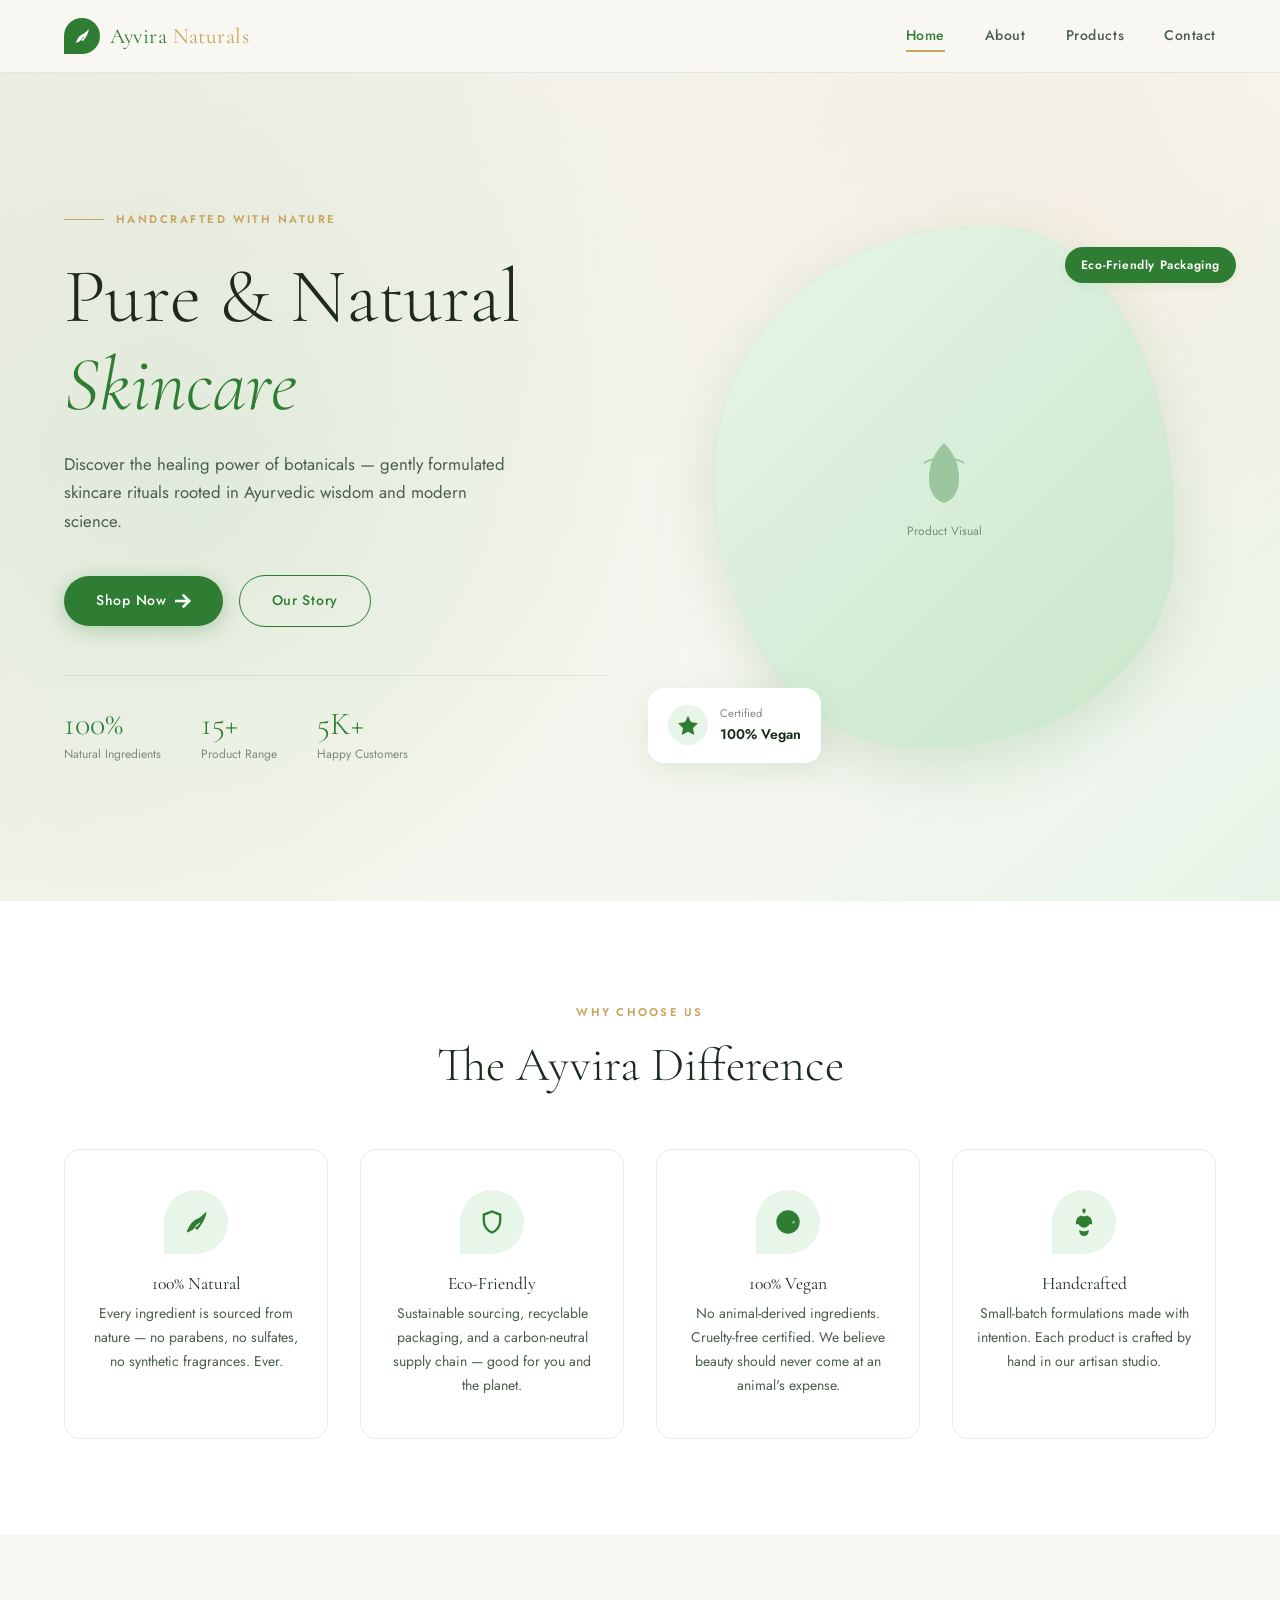
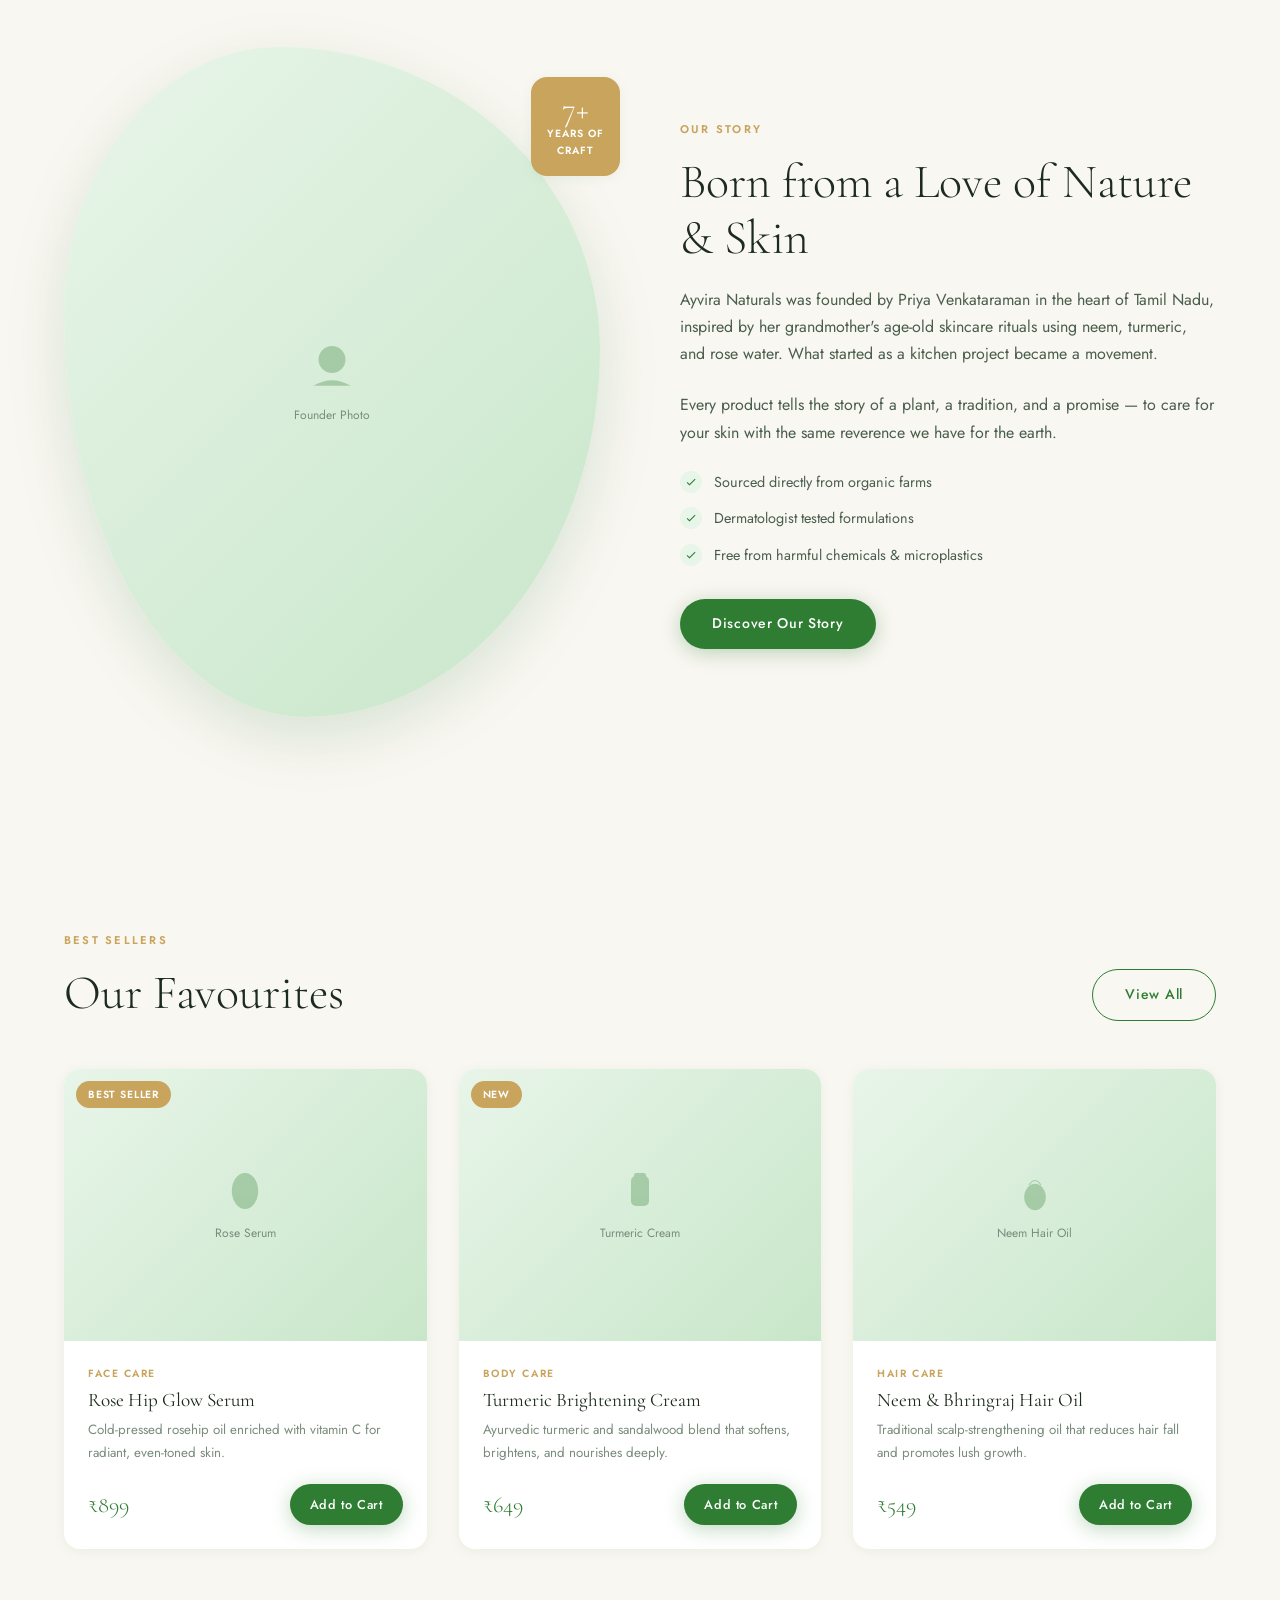
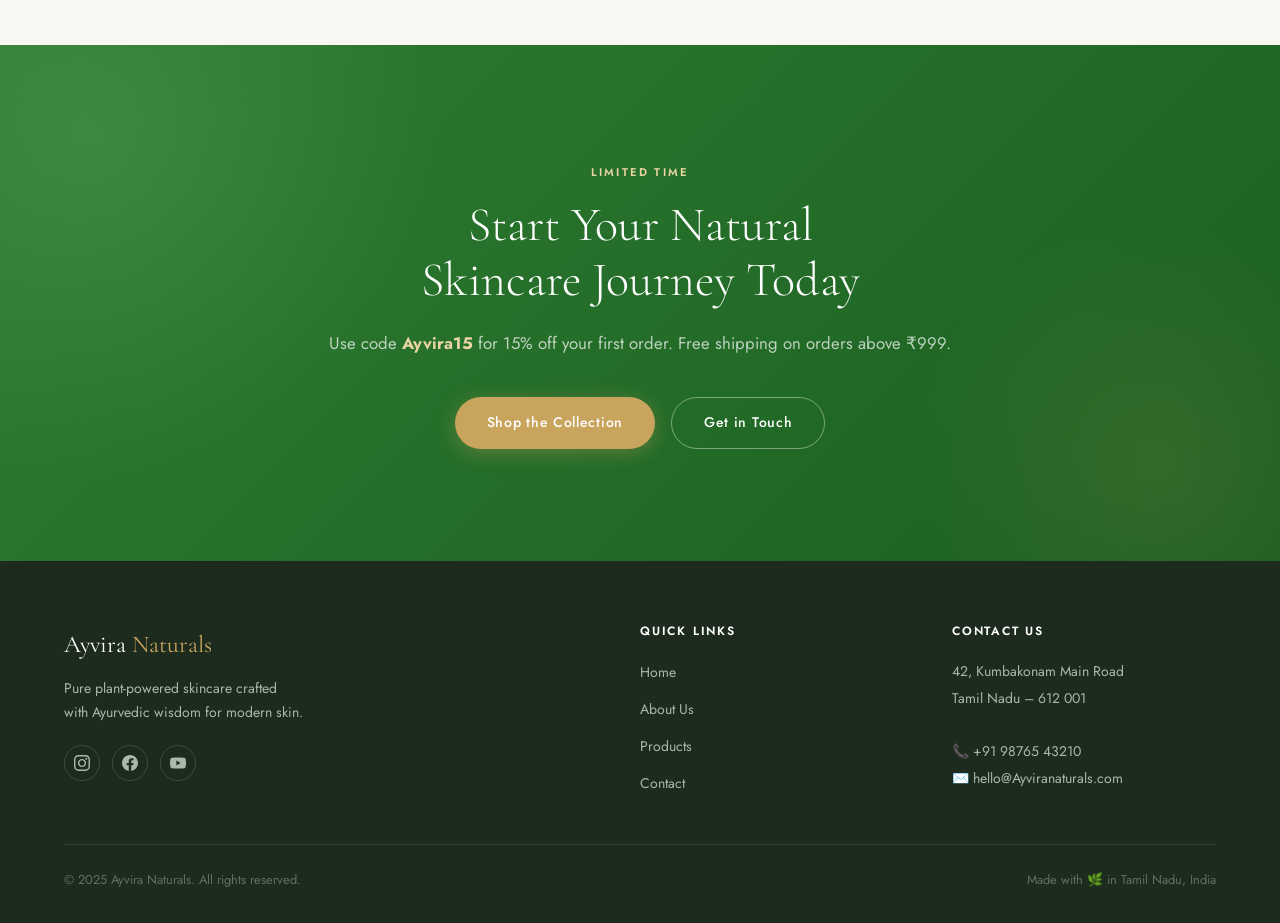
==== commit 84d95e2e: "Ayyvira to ayvira" ====
--- a/index.html
+++ b/index.html
@@ -3,8 +3,8 @@
 <head>
   <meta charset="UTF-8" />
   <meta name="viewport" content="width=device-width, initial-scale=1.0" />
-  <meta name="description" content="Ayyvira Naturals — Pure & Natural Skincare crafted with love and nature's finest ingredients." />
-  <title>Ayyvira Naturals | Pure & Natural Skincare</title>
+  <meta name="description" content="Ayvira Naturals — Pure & Natural Skincare crafted with love and nature's finest ingredients." />
+  <title>Ayvira Naturals | Pure & Natural Skincare</title>
   <link rel="stylesheet" href="css/style.css" />
   <!-- Favicon placeholder -->
   <link rel="icon" href="data:image/svg+xml,<svg xmlns='http://www.w3.org/2000/svg' viewBox='0 0 100 100'><text y='.9em' font-size='90'>🌿</text></svg>" />
@@ -18,13 +18,13 @@
   <div class="container nav-inner">
 
     <!-- Logo -->
-    <a href="index.html" class="nav-logo" aria-label="Ayyvira Naturals Home">
+    <a href="index.html" class="nav-logo" aria-label="Ayvira Naturals Home">
       <div class="logo-icon" aria-hidden="true">
         <svg viewBox="0 0 24 24" xmlns="http://www.w3.org/2000/svg">
           <path d="M17 8C8 10 5.9 16.17 3.82 21c1.95-.4 4.28-1.2 6.18-3C12 16 13.5 12 17 8zM21 3C17 7 14 9 10 12c.5 1 1.5 2.5 2 3 1-1 2.5-2 4-3-1 2-3 4-5 5 .5.5 1.5 1.5 2 2C16 16 21 8 21 3z"/>
         </svg>
       </div>
-      <span class="logo-text">Ayyvira <span>Naturals</span></span>
+      <span class="logo-text">Ayvira <span>Naturals</span></span>
     </a>
 
     <!-- Desktop links -->
@@ -140,7 +140,7 @@
   <div class="container">
     <div class="features-header text-center">
       <span class="section-label">Why Choose Us</span>
-      <h2>The Ayyvira Difference</h2>
+      <h2>The Ayvira Difference</h2>
     </div>
 
     <div class="features-grid">
@@ -223,7 +223,7 @@
       <span class="section-label">Our Story</span>
       <h2>Born from a Love of Nature &amp; Skin</h2>
       <p>
-        Ayyvira Naturals was founded by Priya Venkataraman in the heart of
+        Ayvira Naturals was founded by Priya Venkataraman in the heart of
         Tamil Nadu, inspired by her grandmother's age-old skincare rituals using
         neem, turmeric, and rose water. What started as a kitchen project became
         a movement.
@@ -367,7 +367,7 @@
   <div class="container cta-inner fade-in">
     <span class="section-label">Limited Time</span>
     <h2>Start Your Natural<br>Skincare Journey Today</h2>
-    <p>Use code <strong style="color:var(--gold-light)">AYYVIRA15</strong> for 15% off your first order. Free shipping on orders above ₹999.</p>
+    <p>Use code <strong style="color:var(--gold-light)">Ayvira15</strong> for 15% off your first order. Free shipping on orders above ₹999.</p>
     <div class="cta-actions">
       <a href="products.html" class="btn btn-gold">Shop the Collection</a>
       <a href="contact.html" class="btn" style="color:#fff;border:1.5px solid rgba(255,255,255,.4)">Get in Touch</a>
@@ -386,7 +386,7 @@
 
       <!-- Brand -->
       <div class="footer-brand">
-        <div class="logo-text">Ayyvira <span>Naturals</span></div>
+        <div class="logo-text">Ayvira <span>Naturals</span></div>
         <p>Pure plant-powered skincare crafted with Ayurvedic wisdom for modern skin.</p>
         <div class="socials" aria-label="Social media links">
           <!-- Instagram -->
@@ -423,7 +423,7 @@
           Tamil Nadu – 612 001<br>
           <br>
           📞 +91 98765 43210<br>
-          ✉️ hello@ayyviranaturals.com
+          ✉️ hello@Ayviranaturals.com
         </address>
       </div>
 
@@ -431,7 +431,7 @@
 
     <!-- Bottom bar -->
     <div class="footer-bottom">
-      <span>© 2025 Ayyvira Naturals. All rights reserved.</span>
+      <span>© 2025 Ayvira Naturals. All rights reserved.</span>
       <span>Made with 🌿 in Tamil Nadu, India</span>
     </div>
   </div>
--- a/css/style.css
+++ b/css/style.css
@@ -1,5 +1,5 @@
 /* ============================================================
-   Ayyvira Naturals — Main Stylesheet
+   Ayvira Naturals — Main Stylesheet
    Color Palette:
      --dark-green : #2E7D32
      --light-green: #A5D6A7
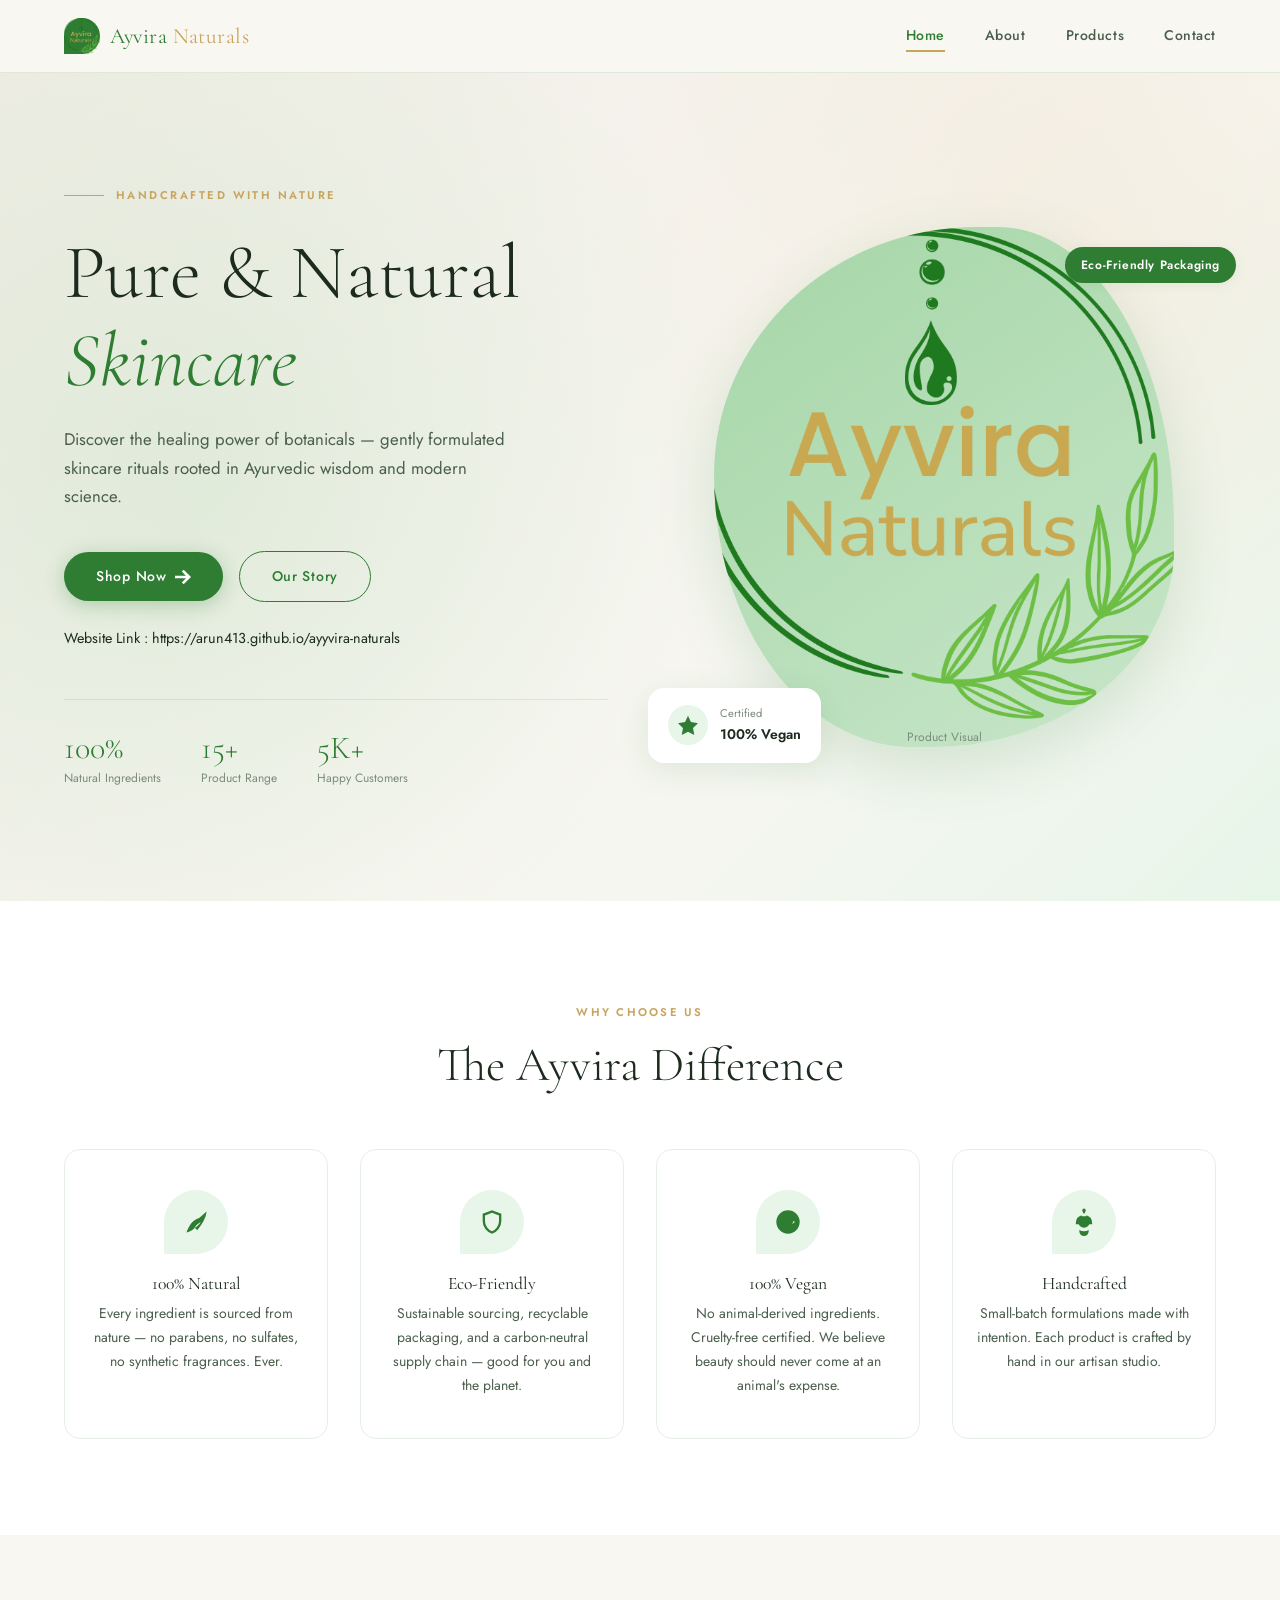
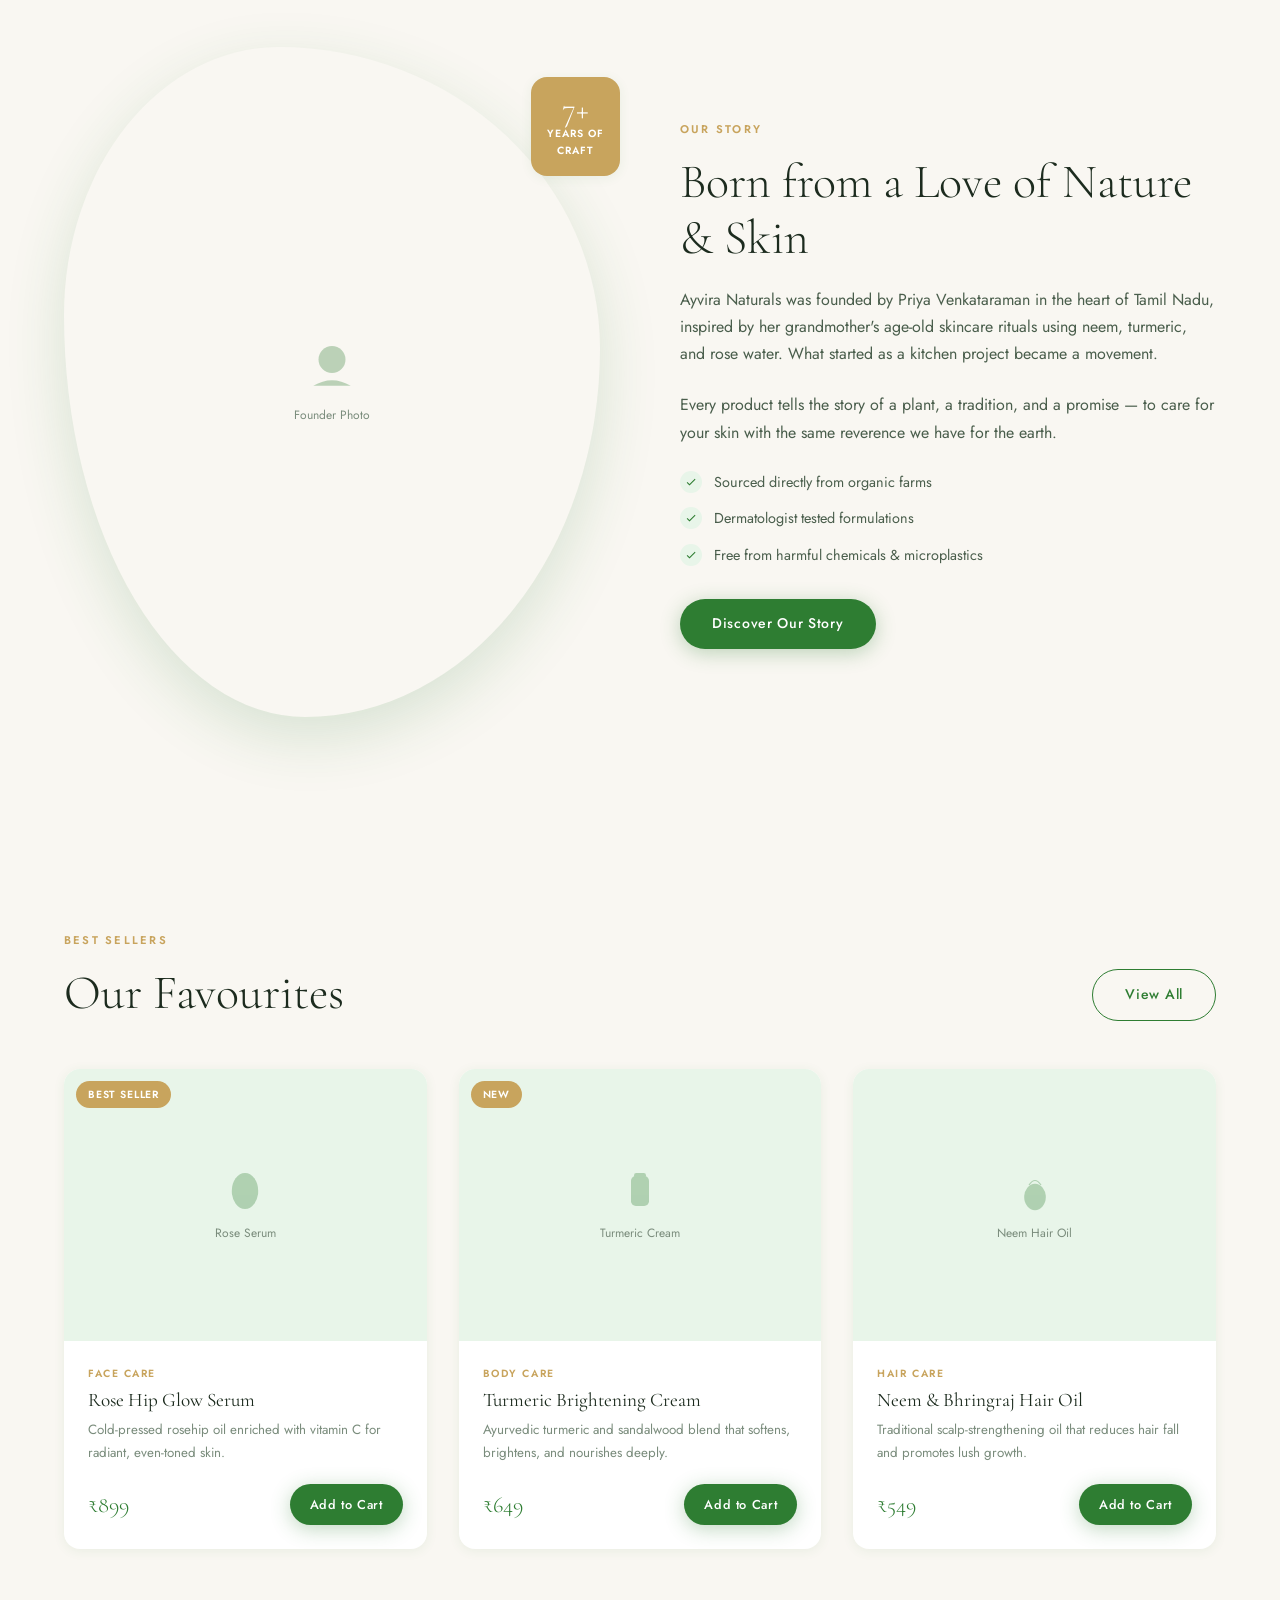
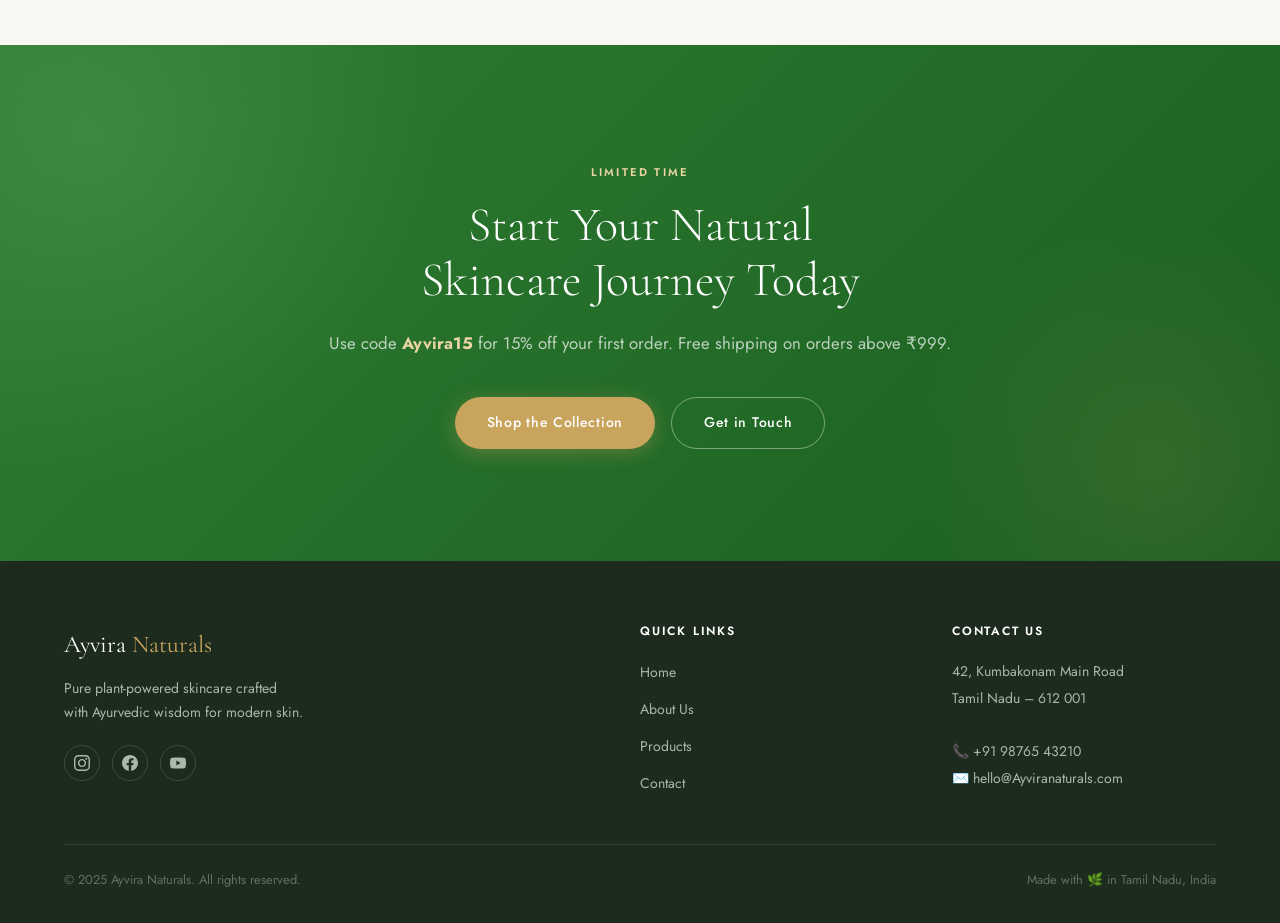
==== commit 5573ceb1: "logo added" ====
--- a/index.html
+++ b/index.html
@@ -20,9 +20,7 @@
     <!-- Logo -->
     <a href="index.html" class="nav-logo" aria-label="Ayvira Naturals Home">
       <div class="logo-icon" aria-hidden="true">
-        <svg viewBox="0 0 24 24" xmlns="http://www.w3.org/2000/svg">
-          <path d="M17 8C8 10 5.9 16.17 3.82 21c1.95-.4 4.28-1.2 6.18-3C12 16 13.5 12 17 8zM21 3C17 7 14 9 10 12c.5 1 1.5 2.5 2 3 1-1 2.5-2 4-3-1 2-3 4-5 5 .5.5 1.5 1.5 2 2C16 16 21 8 21 3z"/>
-        </svg>
+        <img src="images/logo.png" alt="Rose Hip Glow Serum" loading="lazy" />
       </div>
       <span class="logo-text">Ayvira <span>Naturals</span></span>
     </a>
@@ -81,7 +79,9 @@
         </a>
         <a href="about.html" class="btn btn-outline">Our Story</a>
       </div>
-
+      <div class="hero-disclaimer" style="margin-top:1.5rem;font-size:.9rem;color:var(--text-muted)">
+        <span>Website Link : </span><a href="https://arun413.github.io/ayyvira-naturals" target="_blank" rel="noopener">https://arun413.github.io/ayyvira-naturals</a>
+      </div>
       <div class="hero-stats">
         <div class="hero-stat">
           <div class="num">100%</div>
@@ -102,12 +102,8 @@
     <div class="hero-visual fade-in" style="transition-delay:.2s">
       <div class="hero-blob">
         <!-- Placeholder botanical illustration -->
-        <div class="img-placeholder" style="height:100%">
-          <svg viewBox="0 0 80 80" xmlns="http://www.w3.org/2000/svg" style="width:80px;opacity:.35">
-            <path d="M40 10 Q55 25 55 45 Q55 65 40 70 Q25 65 25 45 Q25 25 40 10Z"/>
-            <path d="M20 30 Q35 20 40 40" stroke="#2E7D32" stroke-width="2" fill="none"/>
-            <path d="M60 30 Q45 20 40 40" stroke="#2E7D32" stroke-width="2" fill="none"/>
-          </svg>
+        <div class="img-placeholder">
+          <img src="images/logo.png" alt="Rose Hip Glow Serum" loading="lazy" />
           <span>Product Visual</span>
         </div>
       </div>
--- a/css/style.css
+++ b/css/style.css
@@ -1057,7 +1057,7 @@
 .img-placeholder {
   width     : 100%;
   height    : 100%;
-  background: linear-gradient(135deg, var(--pale-green) 0%, #c8e6c9 100%);
+  /* background: linear-gradient(135deg, var(--pale-green) 0%, #c8e6c9 100%); */
   display   : flex;
   align-items: center;
   justify-content: center;
